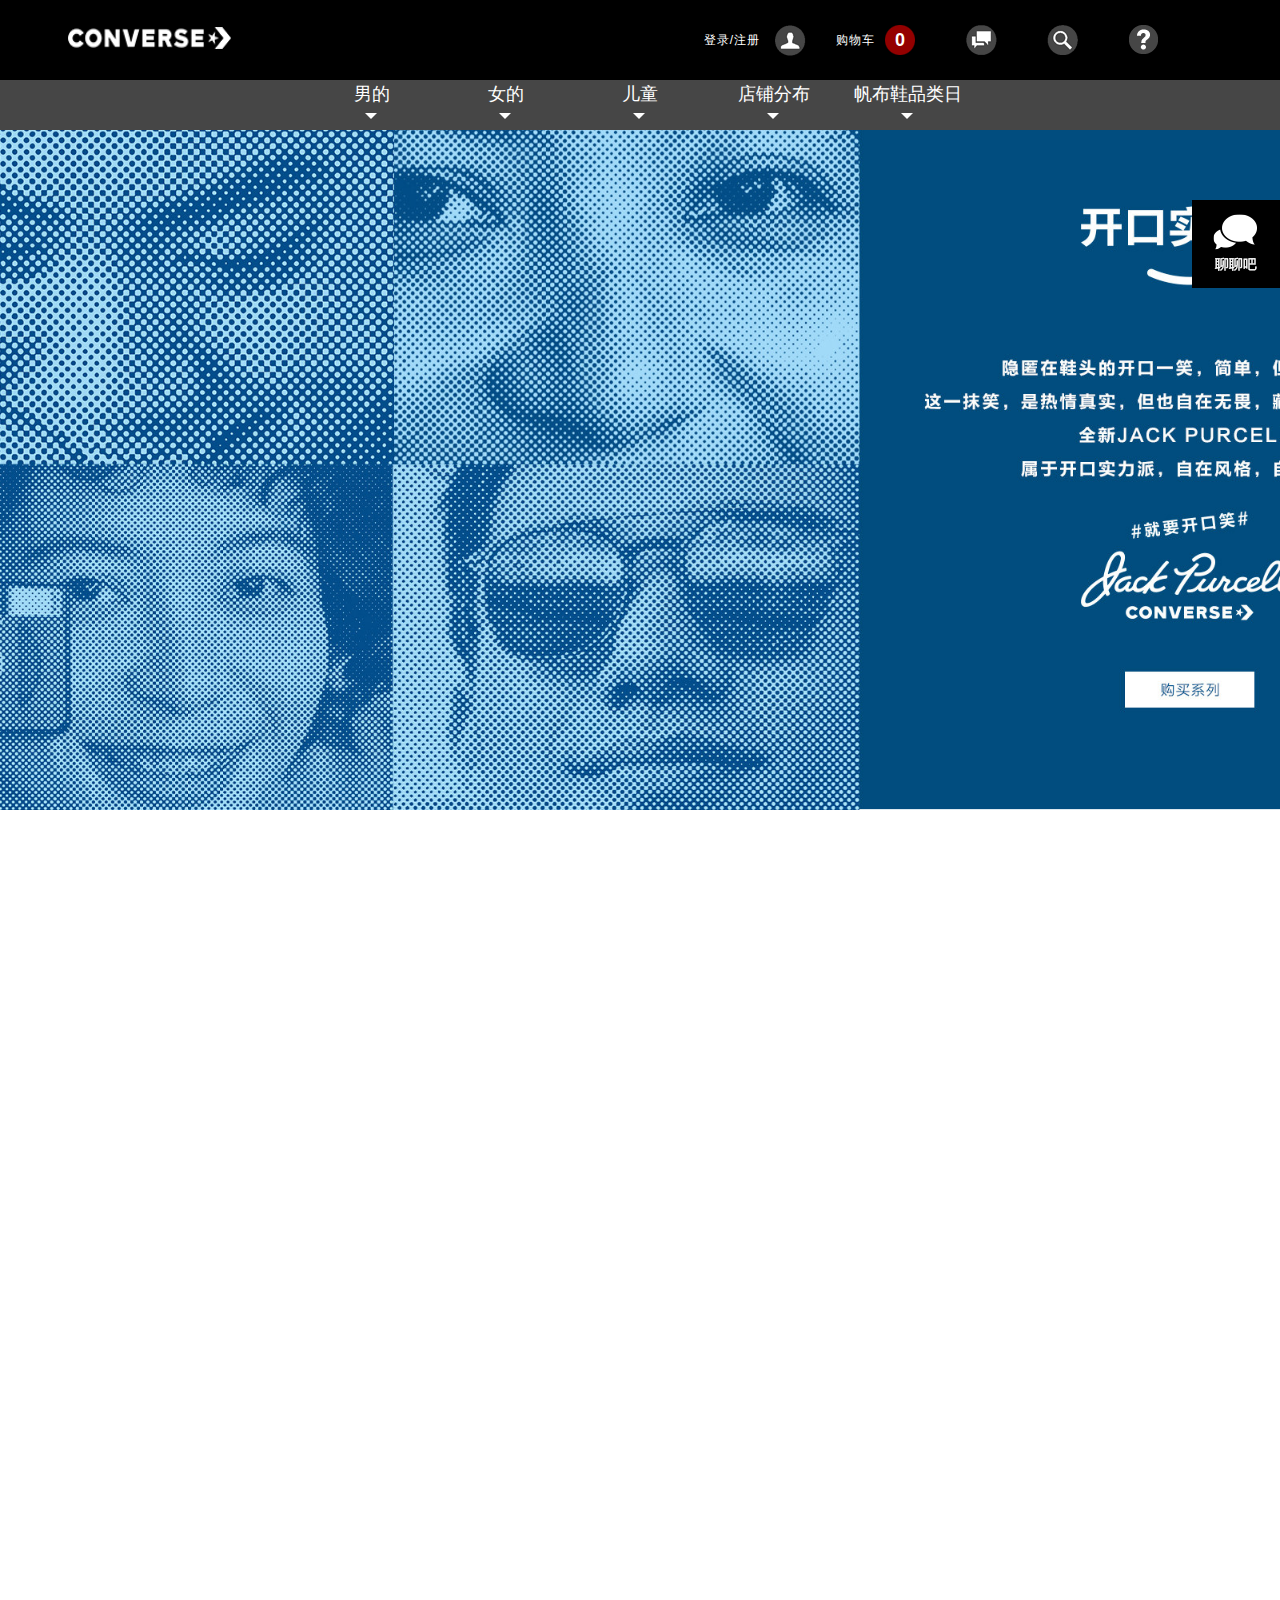
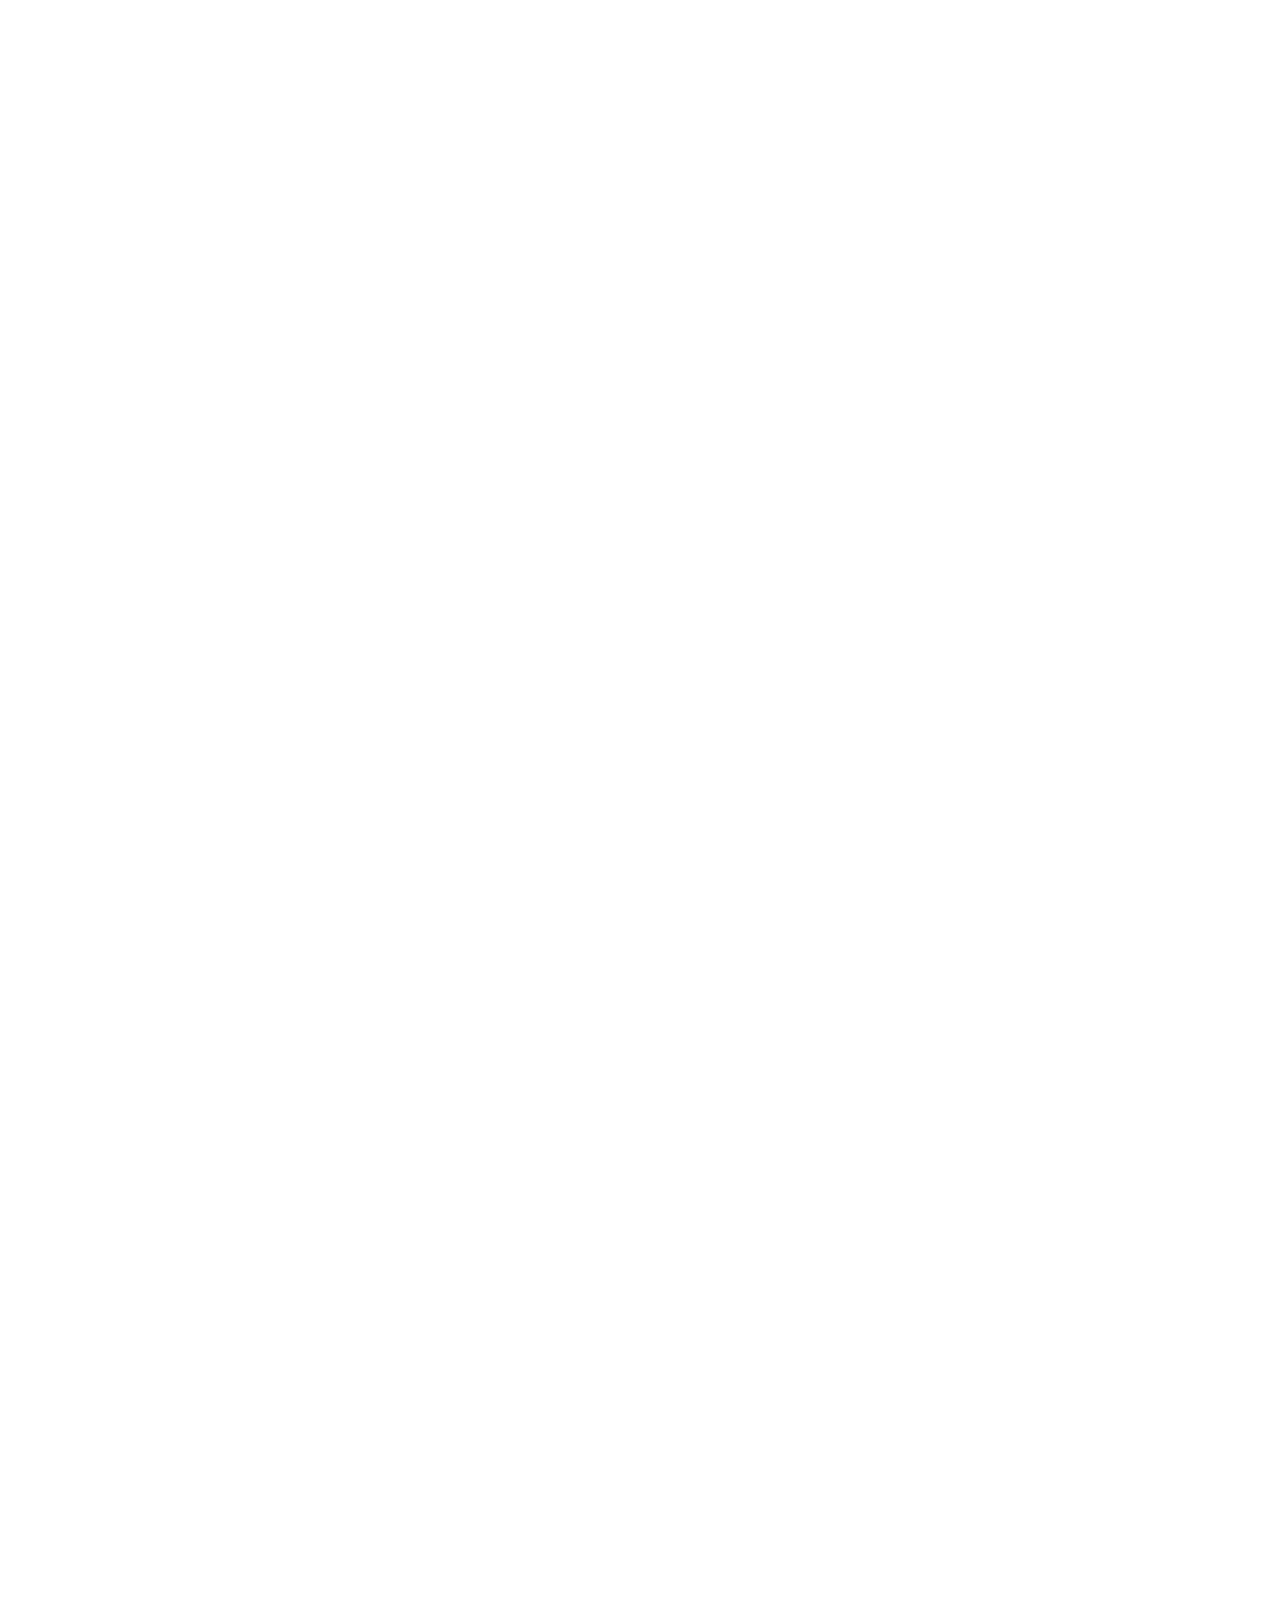
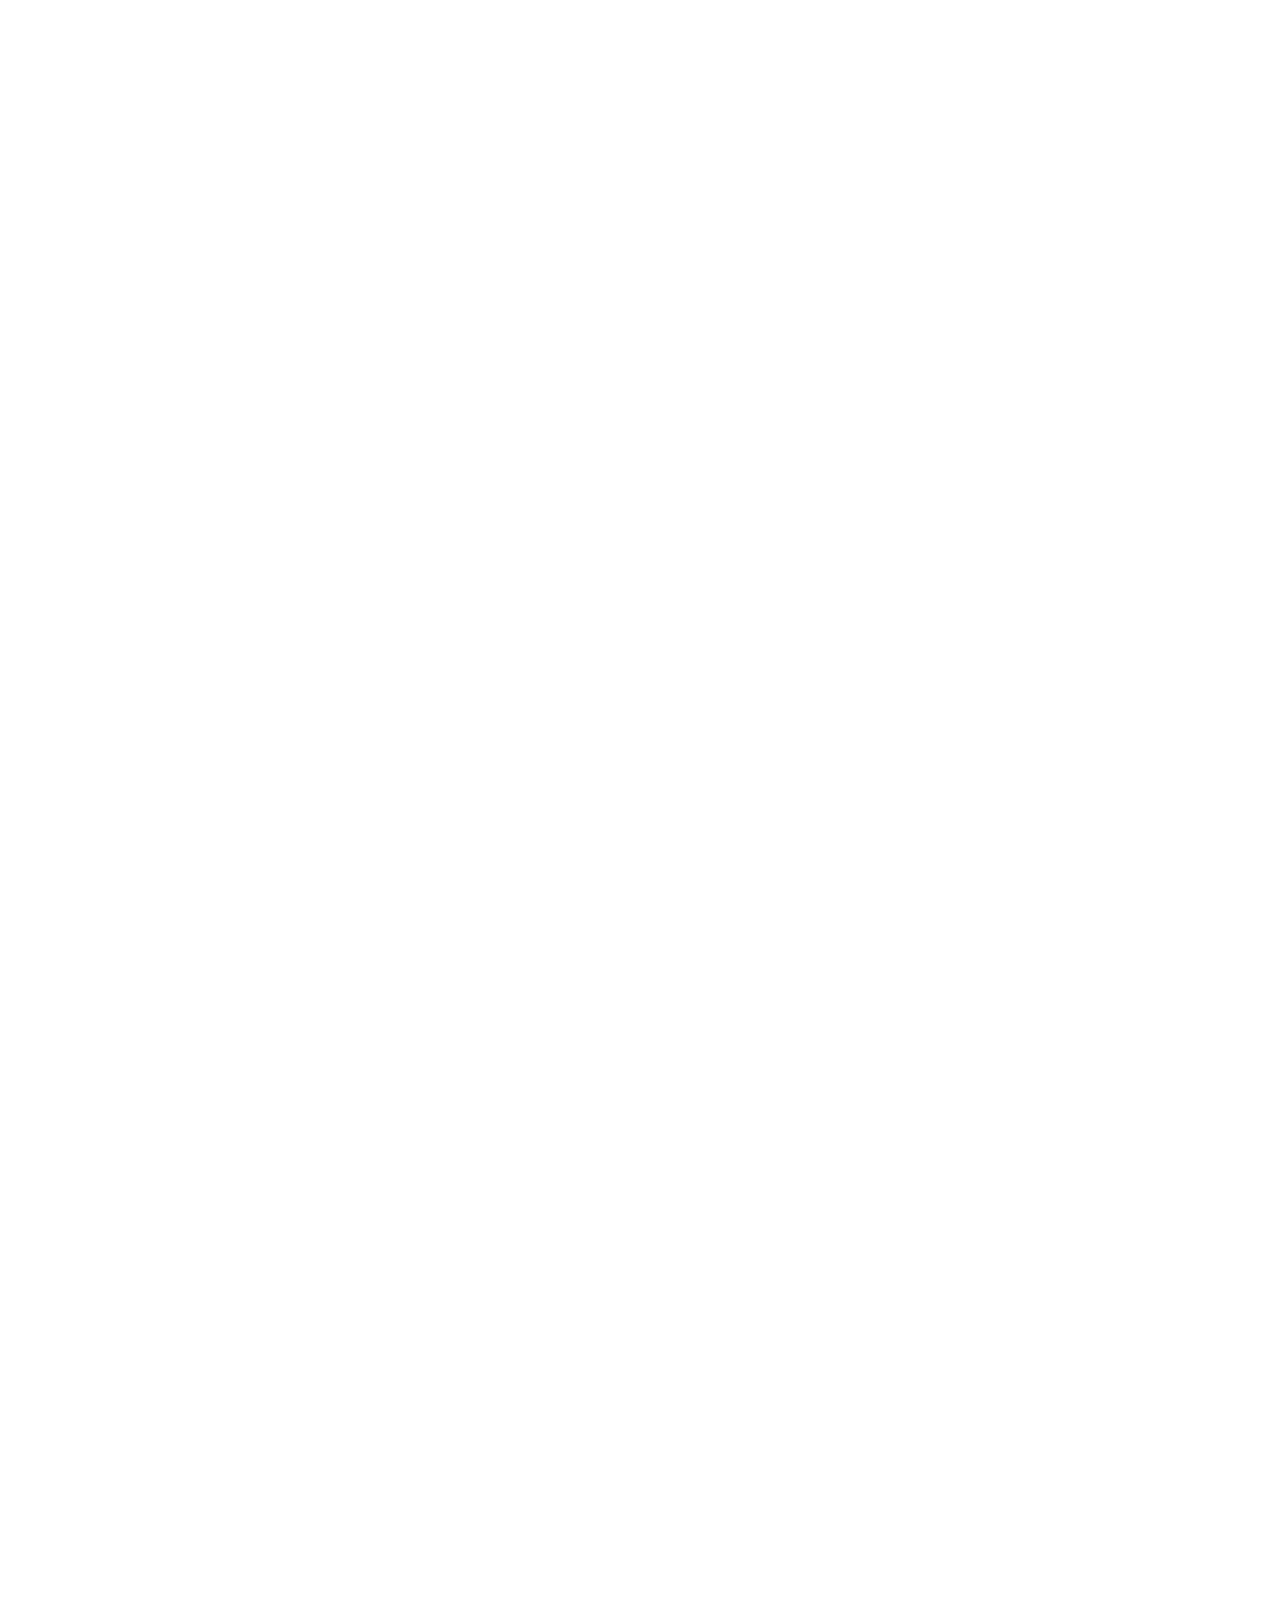
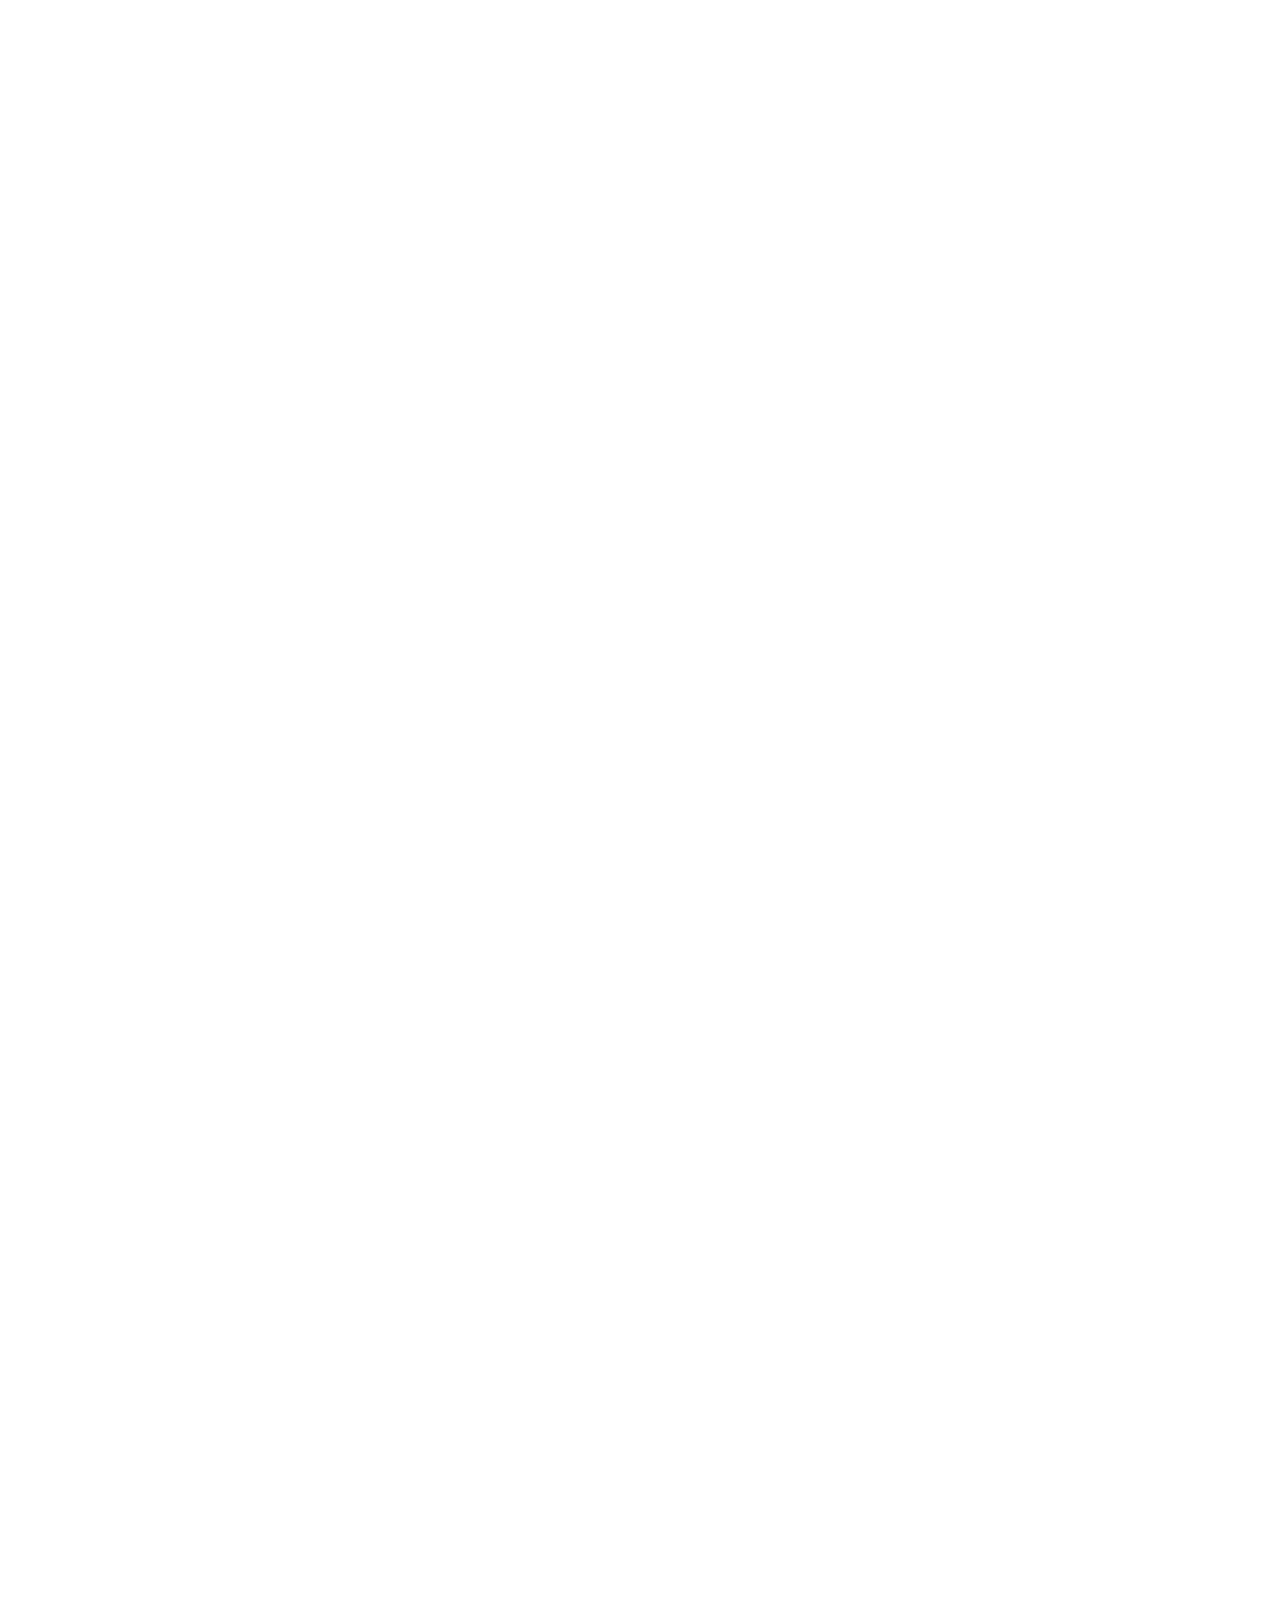
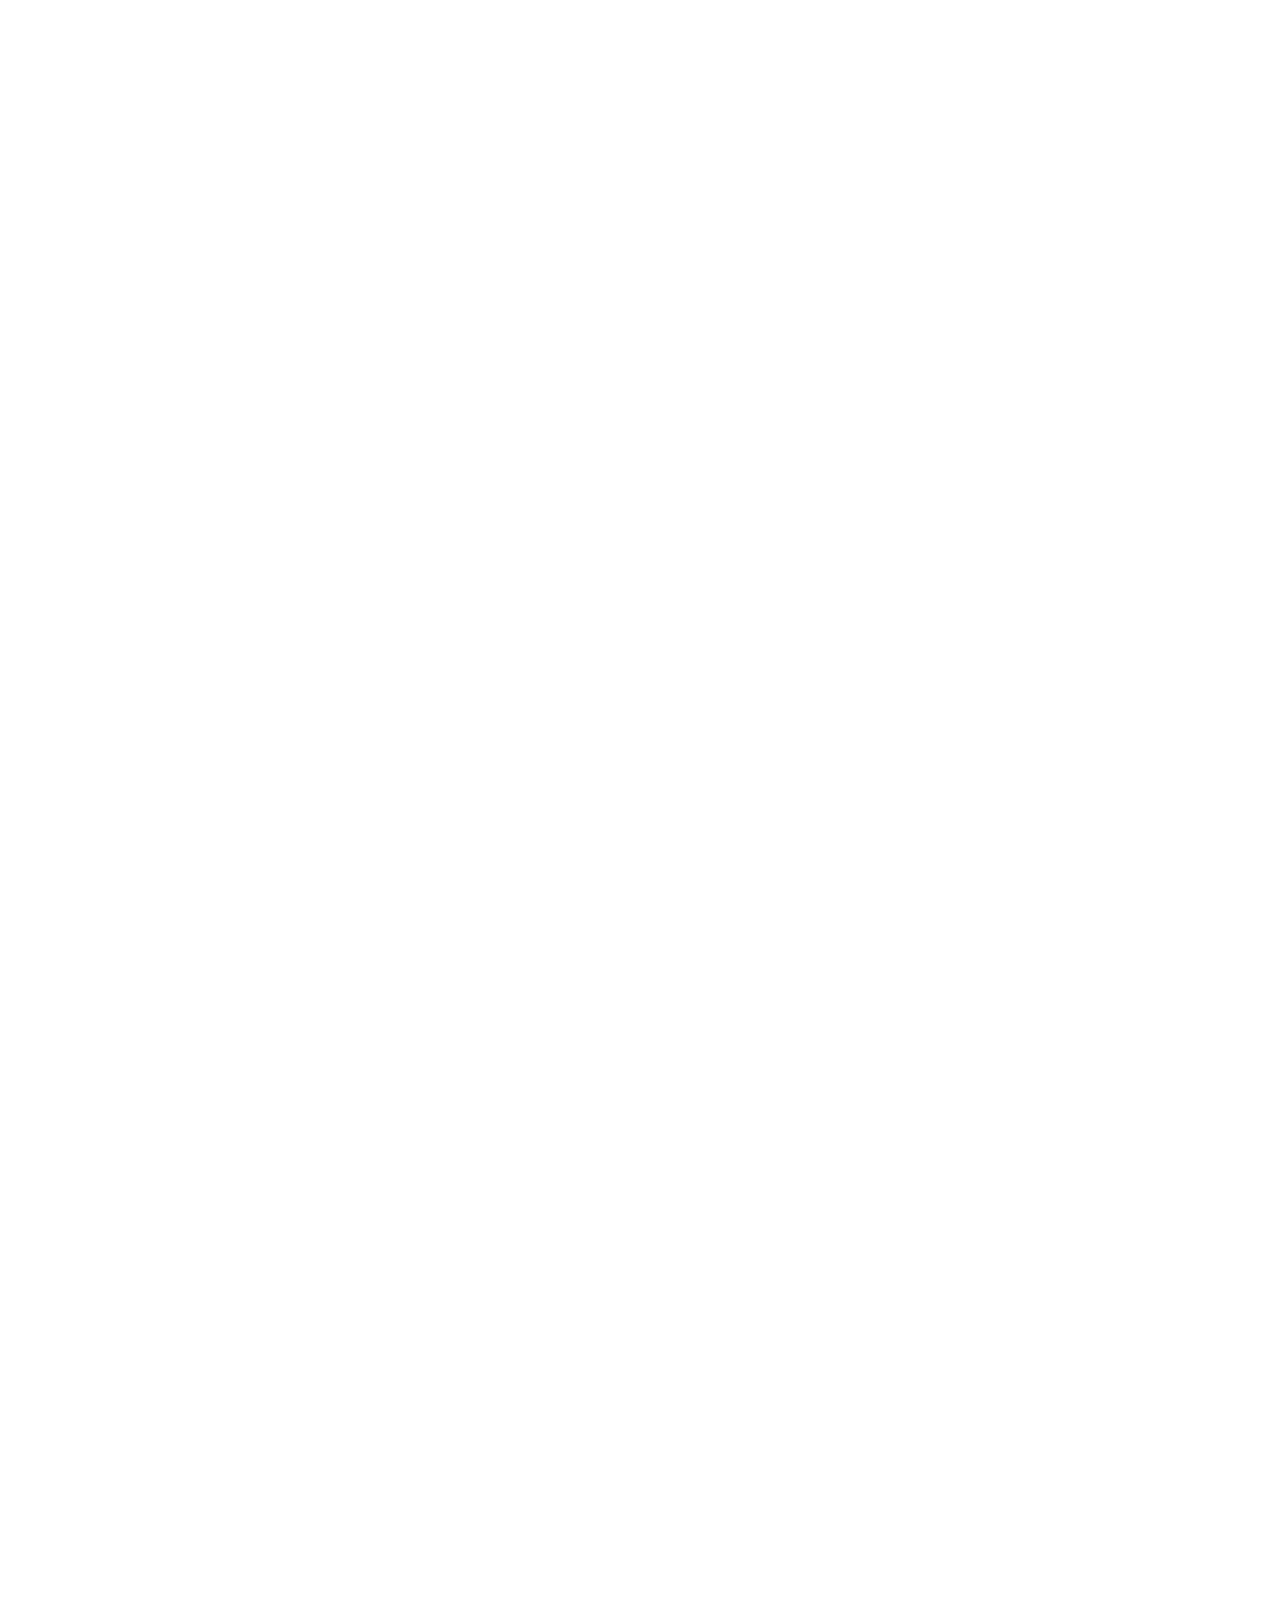
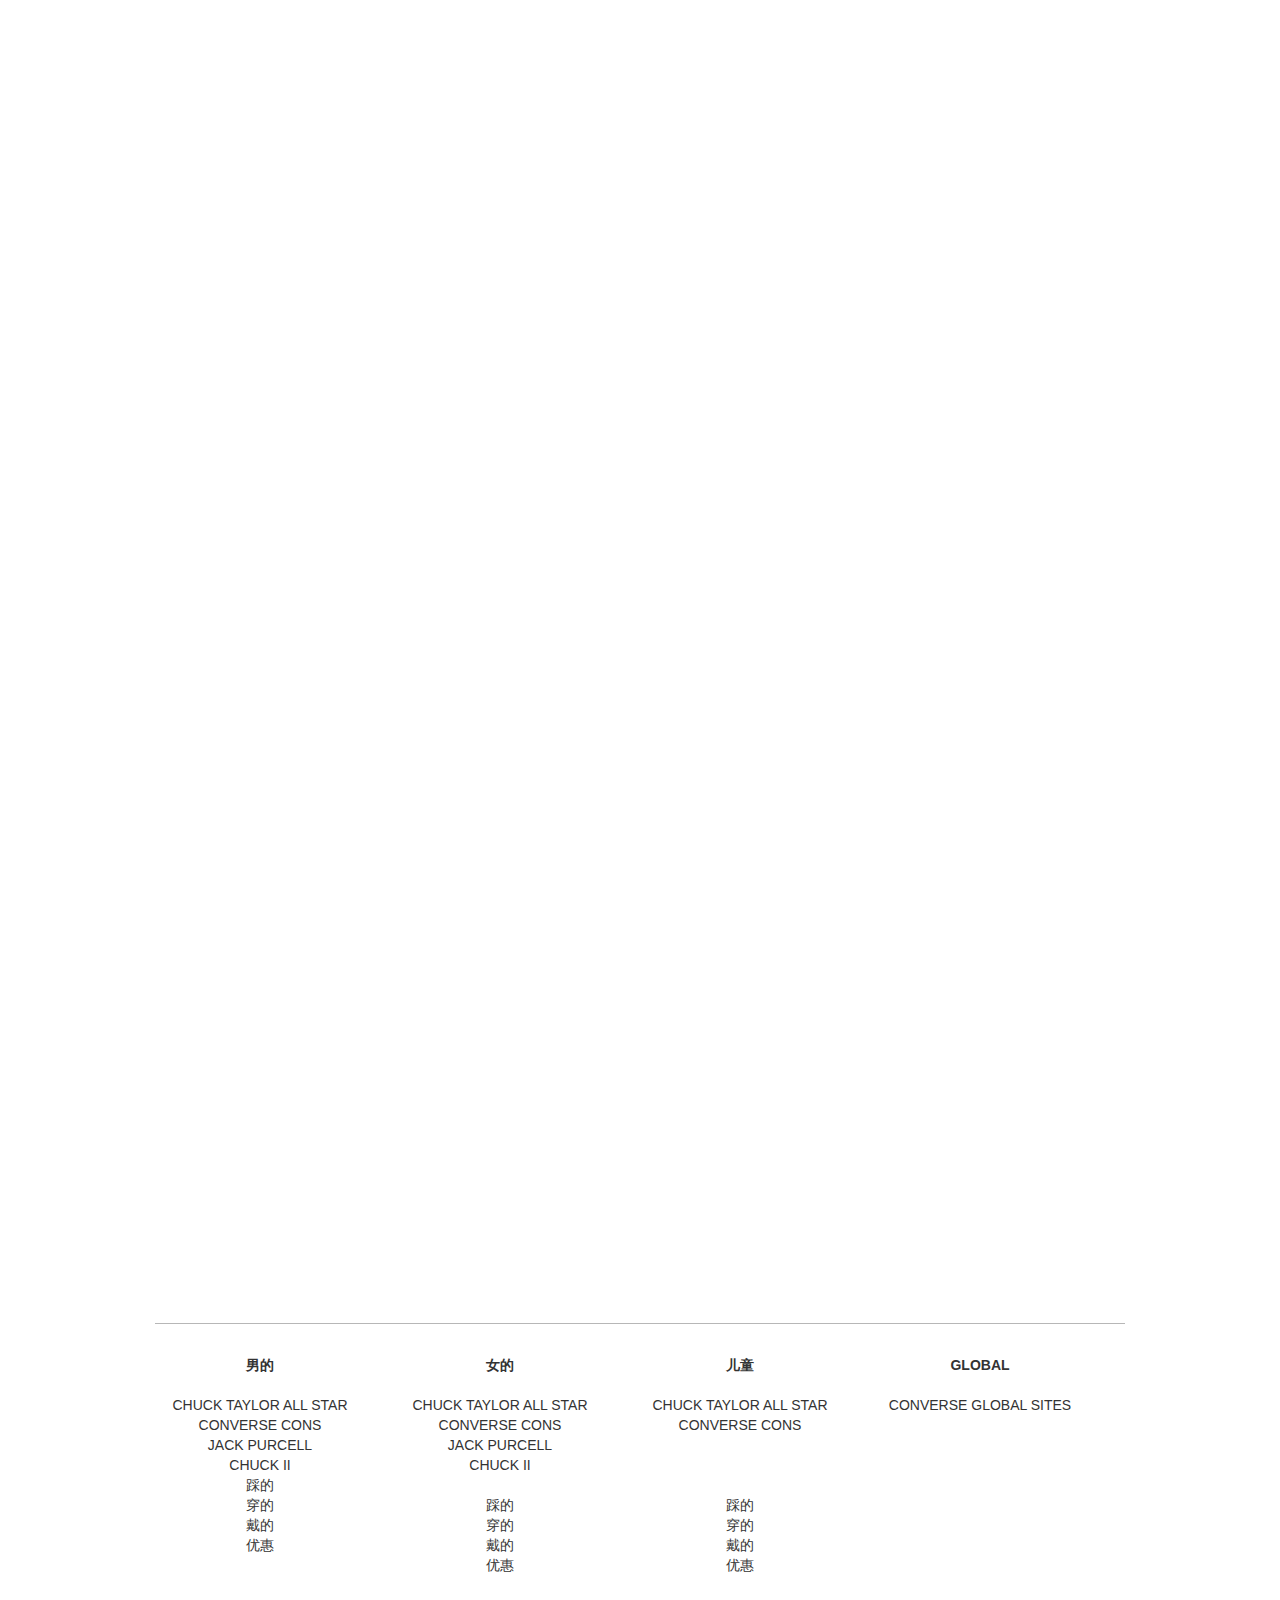
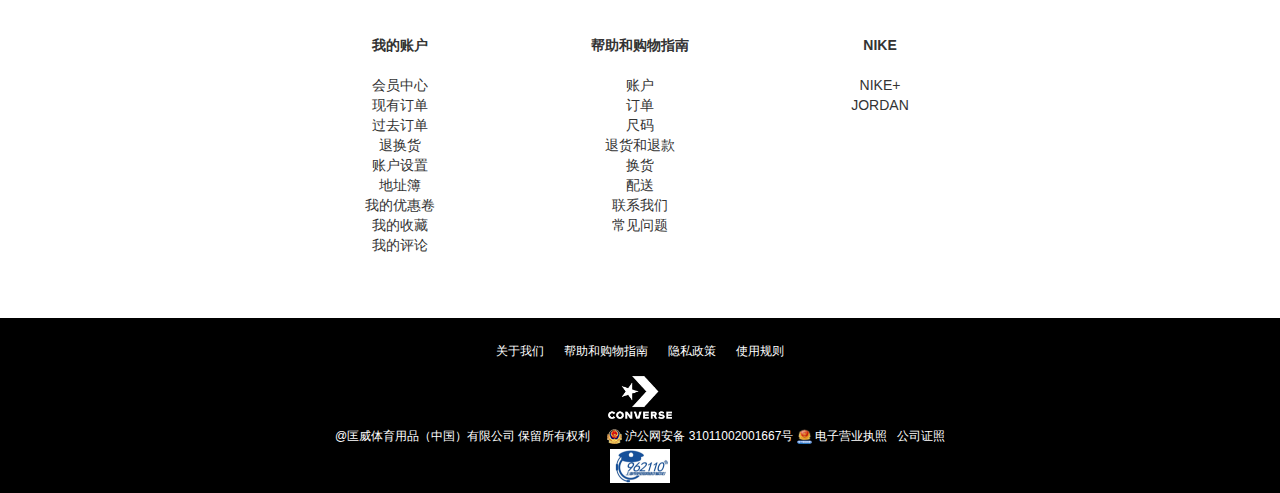
==== ad.html @ 60a25789 "2020.05.01" ====
<!DOCTYPE html>
<html lang="en">

<head>
    <meta charset="UTF-8">
    <meta name="viewport" content="width=device-width, initial-scale=1.0">
    <title>Document</title>
    <link rel="stylesheet" href="./lib/reset/reset.css">
    <link rel="stylesheet" href="./css/common.css">
    <link rel="stylesheet" href="./css/ad.css">
</head>

<body>
    <div class="body-mask"></div>
    <!-- 头部 -->
    <header>
        <!-- 版心 -->
        <div class="header-continer">
            <!-- 头部左边logo -->
            <div class="logo">
                <a href="./index.html">
                    <img src="./images/header-footer-new3.png" alt=""></a>
            </div>
            <!-- 头部右边 -->
            <div class="header-right">
                <!-- 登录注册 -->
                <div class="header-enroll">
                    <a href="javascript:;">登录</a>
                    <span>/</span>
                    <a href="javascript:;">注册</a>
                    <div class="iconMy"></div>
                </div>
                <!-- 购物车 -->
                <div class="header-cart">
                    <a href="">购物车</a>
                    <div class="iconCart">0</div>
                </div>
                <!-- 信息 -->
                <div class="header-message">
                    <a href="">
                        <div class="iconMess"></div>
                    </a>
                </div>
                <!-- 搜索 -->
                <div class="header-search">
                    <a href="">
                        <div class="iconSearch"></div>
                    </a>
                </div>
                <!-- 帮助 -->
                <div class="header-help">
                    <a href="">
                        <div class="iconHelp"></div>
                    </a>
                </div>
            </div>
            <!-- 当点击登录时 登录窗口 -->
            <div class="login">
                <div class="container">
                    <!-- 左侧 -->
                    <div class="login-left">
                        <span>还未注册？</span>
                        <a href="">注册用户 <i></i></a>
                    </div>
                    <!-- 分割线 -->
                    <div class="login-line"></div>
                    <!-- 右侧 -->
                    <div class="login-right">
                        <h2>已经成为会员？</h2>
                        <form action="">
                            <!-- 账号 手机号/邮箱 -->
                            <input type="text" placeholder="邮箱/手机" id="username">
                            <!-- 密码 -->
                            <input type="password" placeholder="账户密码" id="password">
                            <!-- 验证码 -->

                            <!-- 单选 提示 -->
                            <input type="checkbox" name="" id="ck1" checked>一旦登录，即表明您同意匡威更新的 <a href="javascript:;"
                                class="agreement">隐私政策和使用规则</a>
                            <!-- 登录按钮 -->
                            <span>登录</span>
                            <input type="checkbox" class="remember">记住登录名
                            <a href="javascript:;" class="forget">忘记密码？</a>
                        </form>
                    </div>
                </div>
            </div>

            <!-- 当点击注册按钮 注册窗口 -->
            <div class="register">
                <div class="register-content">
                    <!-- 左侧 -->
                    <div class="register-left">
                        <!-- 手机号码 -->
                        <span>手机号码
                            <i style="color: red;">*</i>
                        </span>
                        <input type="text" id="phone" placeholder="135xxxx3333">
                        <span class="tip tip-phone"></span>
                        <!-- 输入密码 -->
                        <span>输入密码
                            <i style="color: red;">*</i>
                        </span>
                        <input type="password" id="register-password" placeholder="密码至少为6位字符">
                        <span class="tip tip-password"></span>
                        <!-- 验证码 -->
                        <span>验证码
                            <i style="color: red;">*</i>
                        </span>
                        <input type="text" placeholder="请输入验证码" id="yanzheng">
                        <input type="button" id="yzBtn">
                        <span class="tip tip-yz"></span>
                    </div>
                    <!-- 注册  中间部分 -->
                    <div class="register-center">
                        <!-- 邮箱 -->
                        <span>邮箱
                            <i style="color: red;">*</i>
                        </span>
                        <input type="text" id="email" placeholder="example@converse.com">
                        <span class="tip tip-email"></span>
                        <!-- 确认密码 -->
                        <span>确认密码
                            <i style="color: red;">*</i>
                        </span>
                        <input type="password" id="rePassword" placeholder="请再次输入密码">
                        <span class="tip tip-repass"></span>
                        <!-- 短信验证码 -->
                        <span>短信验证码
                            <i style="color: red;">*</i>
                        </span>
                        <input type="text" id="message-yz">
                        <span class="tip tip-messageYz"></span>
                    </div>
                    <!-- 注册 右边部分 -->
                    <div class="register-right">
                        <!-- 性别 -->
                        <span>性别
                            <i style="color: red;">*</i>
                        </span>
                        <div class="sex">
                            <input type="radio" name="sex" id="boy" checked>男的
                            <input type="radio" name="sex" id="girl">女的
                        </div>
                        <!--生日  -->
                        <!-- 日期选择器插件 -->
                        <span>生日（年-月-日）
                            <i style="color: red;">*</i>
                        </span>
                        <div></div>
                        <span class="tip tip-date"></span>
                        <!-- 同意 -->
                        <div class="agreement">
                            <input type="checkbox" name="" id="ck1" checked>一旦登录，即表明您同意匡威更新的 <a href="javascript:;"
                                class="agreement">隐私政策和使用规则</a>
                        </div>
                        <!-- 注册账户 -->
                        <a href="javascript:;">注册账户</a>
                    </div>
                </div>
            </div>
        </div>
    </header>
    <!-- 头部导航 -->
    <nav>
        <div class="nav">
            <ul class="headerNav">
                <li>
                    <a href="">男的</a>
                    <i></i>
                </li>
                <li>
                    <a href="">女的</a>
                    <i></i>
                </li>
                <li>
                    <a href="">儿童</a>
                    <i></i>
                </li>
                <li>
                    <a href="">店铺分布</a>
                    <i></i>
                </li>
                <li>
                    <a href="">帆布鞋品类日</a>
                    <i></i>
                </li>
            </ul>
        </div>

        <!-- 导航对应下拉内容 -->
        <!-- 男的 -->
        <div class="nav-content ">
            <ul class="liveNav">
                <li>
                    <a href="">
                        <img src="./images/nav_snrkers_men_200402.png" alt="">
                        <span>踩得</span>
                    </a>
                </li>
                <li>
                    <a href="">
                        <img src="./images/nav_app_men_200315.png" alt="">
                        <span>穿的</span>
                    </a>
                </li>
                <li>
                    <a href="">
                        <img src="./images/nav_app_men_200402.png" alt="">
                        <span>T恤</span>
                    </a>
                </li>
                <li>
                    <a href="">
                        <img src="./images/nav_acc_men_200402.png" alt="">
                        <span>戴的</span>
                    </a>
                </li>
                <li>
                    <a href="">
                        <img src="./images/new_icon.jpg" alt="">
                        <span>新产品</span>
                    </a>
                </li>
                <li>
                    <a href="">
                        <img src="./images/discount_icon.jpg" alt="">
                        <span>优惠</span>
                    </a>
                </li>
            </ul>
            <!-- 分割线 -->
            <div class="nav-line"></div>
            <ul class="liveNav">
                <li>
                    <a href="">
                        <img src="./images/nav_core_men_200315.png" alt="">
                        <span>经典款</span>
                    </a>
                </li>
                <li>
                    <a href="">
                        <img src="./images/nav_jp_men_200402.png" alt="">
                        <span>JACK PURCELL</span>
                    </a>
                </li>
                <li>
                    <a href="">
                        <img src="./images/nav_70_men_200402.png" alt="">
                        <span>CHUCK 70</span>
                    </a>
                </li>
                <li>
                    <a href="">
                        <img src="./images/nav_as_men_200402.png" alt="">
                        <span>ALL STAR</span>
                    </a>
                </li>
                <li>
                    <a href="">
                        <img src="./images/nav_os_men_200402.png" alt="">
                        <span>ONE STAR</span>
                    </a>
                </li>
                <li>
                    <a href="">
                        <img src="./images/nav_cons_men_200402.png" alt="">
                        <span>CONS</span>
                    </a>
                </li>
                <li>
                    <a href="">
                        <img src="./images/nav_proleather_men_200402.png" alt="">
                        <span>PRO LEATHER</span>
                    </a>
                </li>
            </ul>
        </div>
        <!-- 女的 -->
        <div class="nav-content ">
            <ul class="liveNav">
                <li>
                    <a href="">
                        <img src="./images/nav_snrkers_women_200402.png" alt="">
                        <span>踩的</span>
                    </a>
                </li>
                <li>
                    <a href="">
                        <img src="./images/nav_app_women_200402.png" alt="">
                        <span>穿的</span>
                    </a>
                </li>
                <li>
                    <a href="">
                        <img src="./images/nav_app_men_200402.png" alt="">
                        <span>T恤</span>
                    </a>
                </li>
                <li>
                    <a href="">
                        <img src="./images/nav_acc_women_200402.png" alt="">
                        <span>戴的</span>
                    </a>
                </li>
                <li>
                    <a href="">
                        <img src="./images/new_icon.jpg" alt="">
                        <span>新产品</span>
                    </a>
                </li>
                <li>
                    <a href="">
                        <img src="./images/discount_icon.jpg" alt="">
                        <span>优惠</span>
                    </a>
                </li>
            </ul>
            <div class="nav-line"></div>
            <ul class="liveNav">
                <li>
                    <a href="">
                        <img src="./images/nav_core_women_200315.png" alt="">
                        <span>经典款</span>
                    </a>
                </li>
                <li>
                    <a href="">
                        <img src="./images/nav_jp_women_200402.png" alt="">
                        <span>JACK PURCELL</span>
                    </a>
                </li>
                <li>
                    <a href="">
                        <img src="./images/nav_70_women_200402.png" alt="">
                        <span>CHUCK 70</span>
                    </a>
                </li>
                <li>
                    <a href="">
                        <img src="./images/nav_as_women_200402.png" alt="">
                        <span>ALL STAR</span>
                    </a>
                </li>
                <li>
                    <a href="">
                        <img src="./images/nav_os_women_200402.png" alt="">
                        <span>ONE STAR</span>
                    </a>
                </li>
                <li>
                    <a href="">
                        <img src="./images/nav_cons_women_200402.png" alt="">
                        <span>CONS</span>
                    </a>
                </li>
                <li>
                    <a href="">
                        <img src="./images/nav_proleather_women_200402.png" alt="">
                        <span>PRO LEATHER</span>
                    </a>
                </li>
            </ul>
        </div>
        <!-- 儿童 -->
        <div class="nav-content">
            <ul class="liveNav">
                <li>
                    <a href="">
                        <img src="./images/nav-child-01.png" alt="">
                        <span>(1-4岁)</span>
                    </a>
                </li>
                <li>
                    <a href="">
                        <img src="./images/nav-child-02.jpg" alt="">
                        <span>(4-8岁)</span>
                    </a>
                </li>
                <li>
                    <a href="">
                        <img src="./images/nav-child-03.jpg" alt="">
                        <span>(4-12岁)</span>
                    </a>
                </li>
            </ul>
        </div>

    </nav>
    <!-- 右侧悬浮微信 -->
    <div class="chat">
        <a href="javascript:;">
            <img src="./images/livechat.png" alt="">
        </a>
    </div>

    <!-- 主体 -->
    <div class="content">
        <div class="part-one">
            <img src="upload/ad-01.jpg" alt="">
            <div class="part-one-video">
                <video src="./video/ad.mp4"></video>
              
            </div>
            <a href=""></a>
        </div>
    </div>





    <!-- 底部导航 -->
    <div class="bottom-nav">
        <div class="content-mask"></div>
        <!-- 版心 -->
        <div class="bottom-nav-container">
            <div class="line"></div>
            <div class="bottom-nav-top">
                <!-- 男的 -->
                <ul>
                    <li class="bottom-nav-tit">
                        <a href="">男的</a>
                    </li>
                    <li>
                        <a href="javascript:;">CHUCK TAYLOR ALL STAR</a>
                    </li>
                    <li>
                        <a href="javascript:;">CONVERSE CONS</a>
                    </li>
                    <li>
                        <a href="javascript:;">JACK PURCELL</a>
                    </li>
                    <li>
                        <a href="javascript:;" class="blank">CHUCK II</a>
                    </li>
                    <li>
                        <a href="javascript:;">踩的</a>
                    </li>
                    <li>
                        <a href="javascript:;">穿的</a>
                    </li>
                    <li>
                        <a href="javascript:;">戴的</a>
                    </li>
                    <li>
                        <a href="javascript:;">优惠</a>
                    </li>
                </ul>
                <!-- 女的 -->
                <ul>
                    <li class="bottom-nav-tit">
                        <a href="javascript:;">女的</a>
                    </li>
                    <li>
                        <a href="javascript:;">CHUCK TAYLOR ALL STAR</a>
                    </li>
                    <li>
                        <a href="javascript:;">CONVERSE CONS</a>
                    </li>
                    <li>
                        <a href="javascript:;">JACK PURCELL</a>
                    </li>
                    <li class="blank">
                        <a href="javascript:;">CHUCK II</a>
                    </li>
                    <li>
                        <a href="javascript:;">踩的</a>
                    </li>
                    <li>
                        <a href="javascript:;">穿的</a>
                    </li>
                    <li>
                        <a href="javascript:;">戴的</a>
                    </li>
                    <li>
                        <a href="javascript:;">优惠</a>
                    </li>
                </ul>
                <!-- 儿童 -->
                <ul>
                    <li class="bottom-nav-tit">
                        <a href="javascript:;">儿童</a>
                    </li>
                    <li>
                        <a href="javascript:;">CHUCK TAYLOR ALL STAR</a>
                    </li>
                    <li>
                        <a href="javascript:;">CONVERSE CONS</a>
                    </li>
                    <li>
                        <a href="javascript:;"></a>
                    </li>
                    <li class="blank">
                        <a href="javascript:;"></a>
                    </li>
                    <li>
                        <a href="javascript:;">踩的</a>
                    </li>
                    <li>
                        <a href="javascript:;">穿的</a>
                    </li>
                    <li>
                        <a href="javascript:;">戴的</a>
                    </li>
                    <li>
                        <a href="javascript:;">优惠</a>
                    </li>
                </ul>
                <!-- 其他 -->
                <ul>
                    <li class="bottom-nav-tit">
                        <a href="javascript:;">GLOBAL</a>
                    </li>
                    <li>
                        <a href="javascript:;">CONVERSE GLOBAL SITES</a>
                    </li>
                </ul>
            </div>
            <div class="bottom-nav-bottom">
                <!-- 我的账户 -->
                <ul>
                    <li class="bottom-nav-tit">
                        <a href="javascript:;">我的账户</a>
                    </li>
                    <li>
                        <a href="javascript:;">会员中心</a>
                    </li>
                    <li>
                        <a href="javascript:;">现有订单</a>
                    </li>
                    <li>
                        <a href="javascript:;">过去订单</a>
                    </li>
                    <li>
                        <a href="javascript:;">退换货</a>
                    </li>
                    <li>
                        <a href="javascript:;">账户设置</a>
                    </li>
                    <li>
                        <a href="javascript:;">地址簿</a>
                    </li>
                    <li>
                        <a href="javascript:;">我的优惠卷</a>
                    </li>
                    <li>
                        <a href="javascript:;">我的收藏</a>
                    </li>
                    <li>
                        <a href="javascript:;">我的评论</a>
                    </li>
                </ul>
                <!-- 帮助和购物指南 -->
                <ul>
                    <li class="bottom-nav-tit">
                        <a href="javascript:;">帮助和购物指南</a>
                    </li>
                    <li>
                        <a href="javascript:;">账户</a>
                    </li>
                    <li>
                        <a href="javascript:;">订单</a>
                    </li>
                    <li>
                        <a href="javascript:;">尺码</a>
                    </li>
                    <li>
                        <a href="javascript:;">退货和退款</a>
                    </li>
                    <li>
                        <a href="javascript:;">换货</a>
                    </li>
                    <li>
                        <a href="javascript:;">配送</a>
                    </li>
                    <li>
                        <a href="javascript:;">联系我们</a>
                    </li>
                    <li>
                        <a href="javascript:;">常见问题</a>
                    </li>
                </ul>
                <!-- NIKE -->
                <ul>
                    <li class="bottom-nav-tit">
                        <a href="javascript:;">NIKE</a>
                    </li>
                    <li>
                        <a href="javascript:;">NIKE+</a>
                    </li>
                    <li>
                        <a href="javascript:;">JORDAN</a>
                    </li>
                </ul>
            </div>

        </div>
    </div>
    <!-- 底部 -->
    <div class="footer">
        <div class="content-mask"></div>
        <div class="footer-container">
            <ul>
                <li><a href="javascript:;">关于我们</a></li>
                <li><a href="javascript:;">帮助和购物指南</a></li>
                <li><a href="javascript:;">隐私政策</a></li>
                <li><a href="javascript:;">使用规则</a></li>
            </ul>
            <!-- logo -->
            <img src="./images/header-footer-new2.png" alt="" class="footer-logo">
            <div class="footer-word">
                <span>@匡威体育用品（中国）有限公司 保留所有权利&nbsp;&nbsp;&nbsp;&nbsp;</span>
                <img src="./images/beiAn.png" alt="">
                <span>沪公网安备 31011002001667号</span>
                <img src="./images/business-license.png" alt="">
                <span>电子营业执照&nbsp;&nbsp; 公司证照</span>
            </div>
            <div class="phone-numb">
                <img src="./images/cautionIcon.png" alt="">
            </div>
        </div>
    </div>
    <script src="./lib/jquery-3.4.1.min.js"></script>
    <script src="./js/common.js"></script>
    <script src="./js/ad.js"></script>
</body>

</html>
---- css/common.css ----
.clearfix:before,
.clearfix:after {
    content: '';
    display: table;
}

.clearfix:after {
    clear: both;
}

.clearfix {
    *zoom: 1;
}

.body-mask {
    position: absolute;
    top: 0;
    left: 0;
    background-image: url(../images/mask.png);
    background-repeat: repeat;
    width: 100%;
    height: 100%;
    display: none;
    z-index: 888;
}


header {
    position: fixed;
    top: 0;
    width: 100%;
    height: 80px;
    background-color: #000;
    z-index: 1000;
    line-height: 80px;
}

.header-continer {
    padding-right: 84px;
    padding-left: 68px;
    height: 100%;
    margin: 0 auto;
}

header .logo {
    float: left;
    width: 163px;
    height: 21.58px;
    margin: 5px 0 0 0px;
}

header .logo a {
    display: inline-block;
    width: 100%;
    height: 21.58px;
    line-height: 100%;
}

header .logo img {
    width: 163px;
    height: 21.58px;
    line-height: 100%;
}

header .header-right {
    height: 100%;
    position: relative;
    float: right;
    margin-right: 37px;
}

header .header-enroll {
    float: left;
    height: 100%;
    color: #fff;
    font-size: 12px;
    display: flex;
    text-align: center;
    align-items: center;
    cursor: pointer;
    overflow: auto;
    line-height: 100%;
    letter-spacing: 1px;
}

.header-enroll a {
    color: #fff;
    display: inline-block;
}

.header-enroll a:hover {
    text-decoration: underline;
}



.iconMy {
    width: 31px;
    height: 31px;
    background-image: url(../images/sprites_header_footer.png);
    background-position: -96px -85px;
    margin-left: 15px;
    cursor: pointer;
    display: inline-block;
}

.iconMy:hover {
    background-image: url(../images/sprites_header_footer.png);
    background-position: -136px -65px;
}

.header-cart {
    float: left;
    height: 100%;
    display: flex;
    text-align: center;
    line-height: 100%;
    letter-spacing: 1px;
    align-items: center;
    cursor: pointer;
    margin-left: 30px;
}

.header-cart a {
    color: #fff;
}

.header-cart a:hover {
    text-decoration: underline;
}

.iconCart {
    width: 31px;
    height: 31px;
    color: #fff;
    font-weight: bold;
    line-height: 30px;
    font-size: 18px;
    background-image: url(../images/sprites_header_footer.png);
    background-position: -168px -97px;
    cursor: pointer;
    margin-left: 10px;
}

.header-message {
    float: left;
    height: 100%;
    display: flex;
    line-height: 100%;
    align-items: center;
    cursor: pointer;
    margin-left: 50px;
}

.iconMess {
    width: 31px;
    height: 31px;
    background-image: url(../images/sprites_header_footer.png);
    background-position: -95px -54px;
    cursor: pointer;
}

.iconMess:hover {
    background-image: url(../images/sprites_header_footer.png);
    background-position: -135px -32px;
}

.header-search {
    float: left;
    height: 100%;
    display: flex;
    line-height: 100%;
    align-items: center;
    cursor: pointer;
    margin-left: 50px;
}

.iconSearch {
    width: 31px;
    height: 31px;
    background-image: url(../images/sprites_header_footer.png);
    background-position: -136px -161px;
    cursor: pointer;
}

.iconSearch:hover {
    background-image: url(../images/sprites_header_footer.png);
    background-position: -135px 0px;
}

.header-help {
    float: left;
    height: 100%;
    display: flex;
    line-height: 100%;
    align-items: center;
    cursor: pointer;
    margin-left: 50px;
}

.iconHelp {
    width: 31px;
    height: 31px;
    background-image: url(../images/sprites_header_footer.png);
    background-position: -168px -162px;
    cursor: pointer;
}

.iconHelp:hover {
    background-image: url(../images/sprites_header_footer.png);
    background-position: -166px 0px;
}


/* 登录 */
.login {
    display: none;
}

/* 注册 */
.register {
    display: none;
}

nav {
    width: 100%;
    height: 50px;
    position: fixed;
    line-height: 35px;
    top: 80px;
    z-index: 1000;
}

.nav {
    position: relative;
    width: 100%;
    height: 50px;
    background-color: #464646;
}

.headerNav {
    position: relative;
    width: 670px;
    height: 100%;
    display: flex;
    align-items: center;
    margin: 0 auto;

}

.headerNav li {
    position: relative;
    width: 134px;
    height: 100%;
    text-align: center;
    font-size: 18px;
}

.headerNav li a {
    display: block;
    line-height: 28px;
    color: #fff;
    font-weight: normal;
}

.headerNav li:nth-child(-n+3):hover a {
    text-decoration: underline;
}

.headerNav li i {
    border-color: white transparent transparent;
    border-right: 6px solid transparent;
    border-style: solid;
    border-width: 6px;
    position: absolute;
    width: 0;
    left: 60px;
    height: 0;
    bottom: 5px;
}

/* 导航对应下拉内容 */
.nav-content {
    position: absolute;
    top: 50px;
    left: 0;
    display: none;
    width: 100%;
    height: 262px;
    background-color: #fff;
    z-index: 999;
    border-bottom: 1px solid #b7b7b7;
    overflow: hidden;
}

.nav-content ul {
    position: relative;
    width: 100%;
    height: 130px;
    float: left;
    overflow: hidden;
    text-align: center;
    margin-left: 260px;
}

.nav-content li {
    position: relative;
    float: left;
    width: 130px;
    height: 100%;
}

.nav-content li a {
    color: #000;
    display: block;
    width: 130px;
    height: 100%;
    background-color: #fff;
}

.nav-content li a img {
    width: 110px;
    height: 110px;
}

.nav-content li a span {
    display: block;
    position: absolute;
    bottom: 15px;
    left: 0;
    width: 100%;
    text-align: center;
    font-size: 14px;
}

.nav-line {
    content: "";
    position: absolute;
    width: 100%;
    height: 1px;
    top: 135px;
    left: 1.5%;
    background-color: #b7b7b7;
    z-index: 9;
}

/* 导航内容儿童 */
.nav-content:last-child {
    height: 130px;
    display: none;
}

.nav-content:last-child ul {
    margin-left: 517px;
}

/* 悬浮聊天 */
.chat {
    width: 88px;
    height: 88px;
    position: absolute;
    right: 0;
    top: 200px;
    background-color: #000;
    z-index: 1000;
}

.chat a {
    display: inline-block;
    width: 88px;
    height: 88px;
}

ul li {
    list-style: none;
}

/* 底部 */
.footer {
    position: relative;
    width: 100%;
    height: 175px;
    background-color: #000;
}

.footer-container {
    height: 175px;
    width: 1000px;
    margin: 0 auto;
    text-align: center;
}

.footer ul {
    width: 1000px;
    height: 48px;
    display: flex;
    align-items: center;
    justify-content: center;
    overflow: hidden;
    padding-top: 18px;
    box-sizing: border-box;
}

.footer ul li {
    float: left;
    margin: 0 10px;
    line-height: 30px;
}

.footer ul li>a {
    color: #fff;
}

.footer-logo {
    display: block;
    width: 64.5px;
    height: 43px;
    margin: 10px auto;
}

.footer-word {
    width: 1000px;
    height: 20px;
    color: #fff;
    text-align: center;
}

.footer-word img {
    display: inline-block;
    width: 15px;
    height: 15px;
    margin: 0;
    vertical-align: middle;
}

.phone-numb {
    width: 1000px;
    text-align: center;
}

.phone-numb img {
    width: 60px;
    height: 34px;
}
---- css/ad.css ----
/* 主体 */
.content{
    width: 1519px;
    height: 9103px;
    margin-top: 130px;
}
.part-one{
    position: relative;
    width: 100%;
    height: 680px;
}
.part-one img{
    width: 1519px;
}
.part-one-video{
    position: absolute;
    width: 49%;
    left: 3.2%;
    top: 18%;
}
.part-one-video video{
    width: 100%;
}
.part-one a{
    position: absolute;
    display: block;
    width: 592px;
    height: 550px;
    top: 8.5%;
    left: 59%;
    cursor: pointer;
}
/* 底部导航 */
.bottom-nav {
    position: relative;
    width: 1000px;
    height: 610px;
    margin: 75px auto 0;
    text-align: center;
}

.bottom-nav-container {
    width: 1000px;
    height: 100%;
    margin: 0 auto;
    text-align: center;
}

.line {
    position: relative;
    width: 1000px;
    height: 30px;

    margin: 20px auto;
}

.line::before {
    content: "";
    position: absolute;
    width: 97%;
    height: 1px;
    top: 15px;
    left: 1.5%;
    background-color: #b7b7b7;

}

.bottom-nav ul {
    float: left;
    width: 240px;
    height: 280px;
    text-align: center;

}

.bottom-nav li {
    width: 100%;
    height: 20px;

}

.bottom-nav li a {
    color: #333;
    font-size: 14px;
}

.bottom-nav-tit {
    font-weight: bold;
    margin-bottom: 20px;
}

.blank {
    margin-bottom: 20px;
}

.bottom-nav-top {
    width: 100%;
    height: 280px;
    text-align: center;
    margin: 0 auto;
}

.bottom-nav-bottom {
    width: 720px;
    height: 280px;
    text-align: center;
    margin: 0 auto;
}
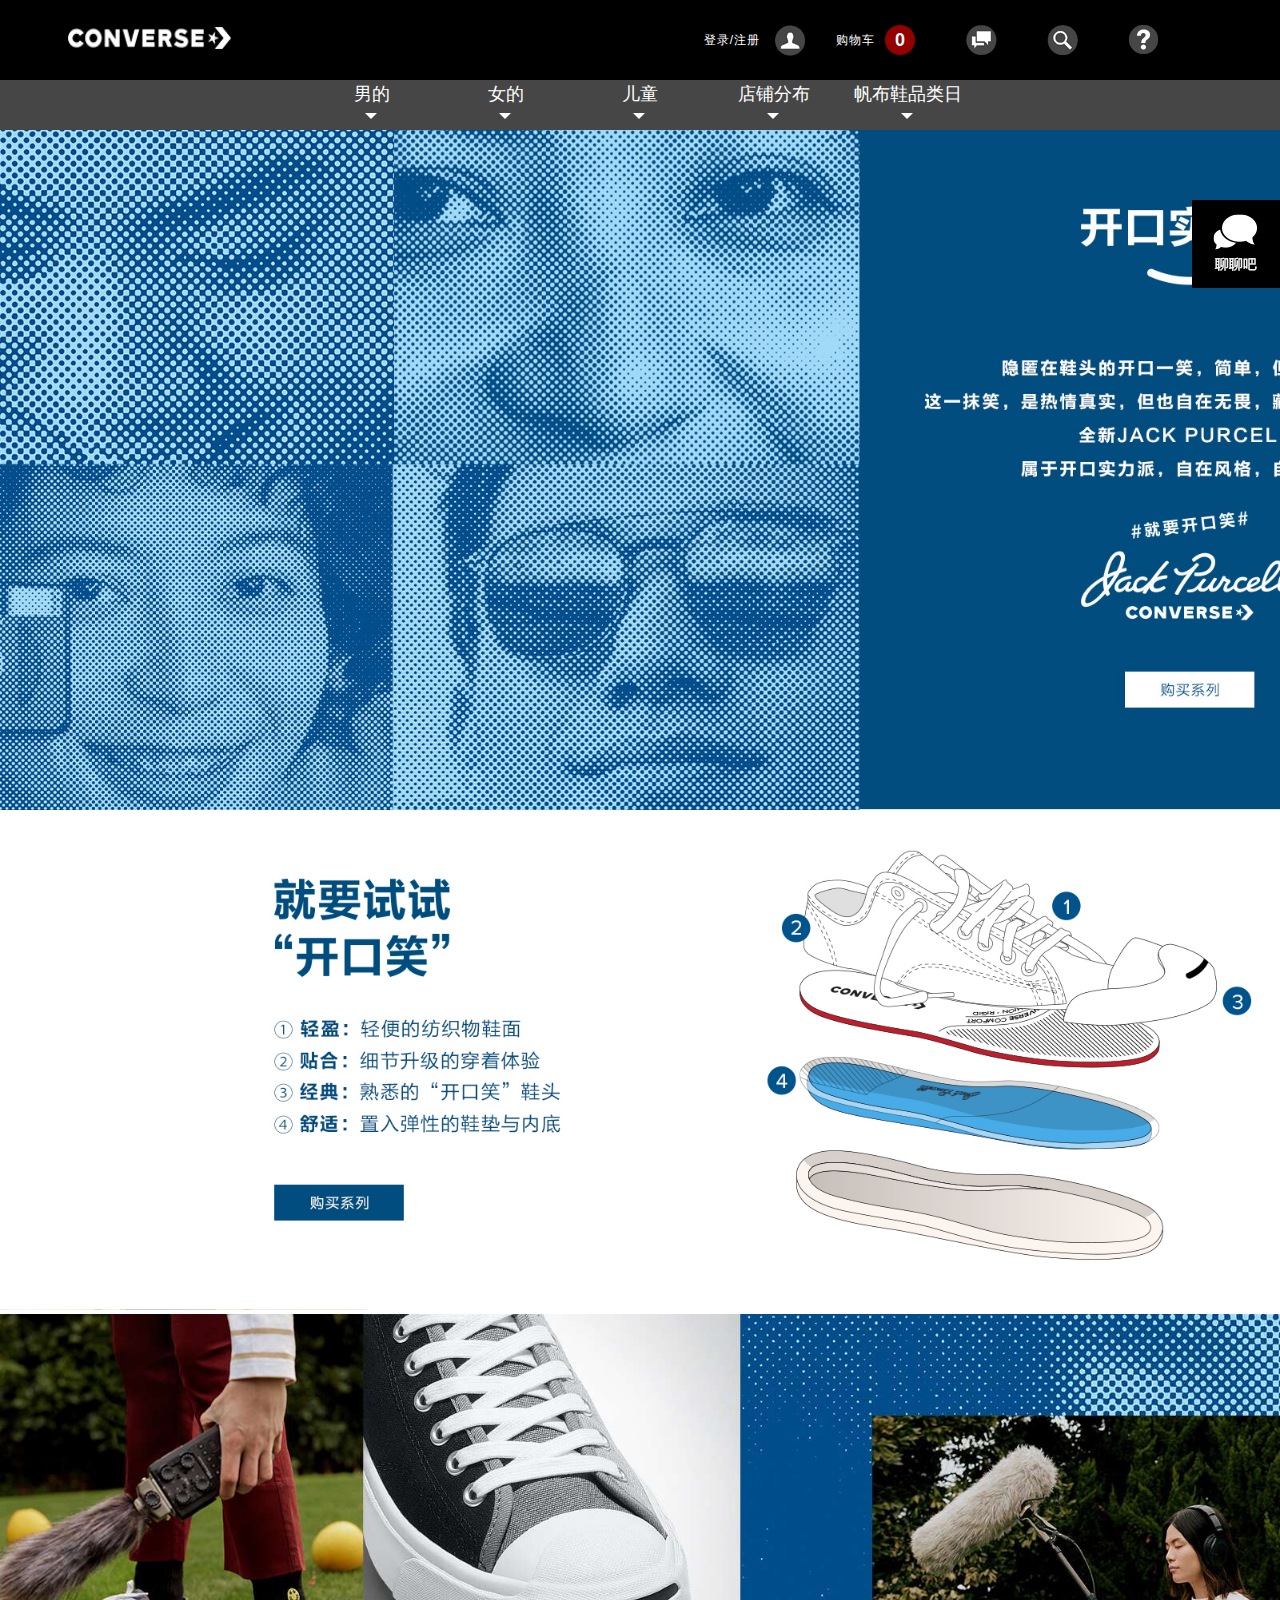
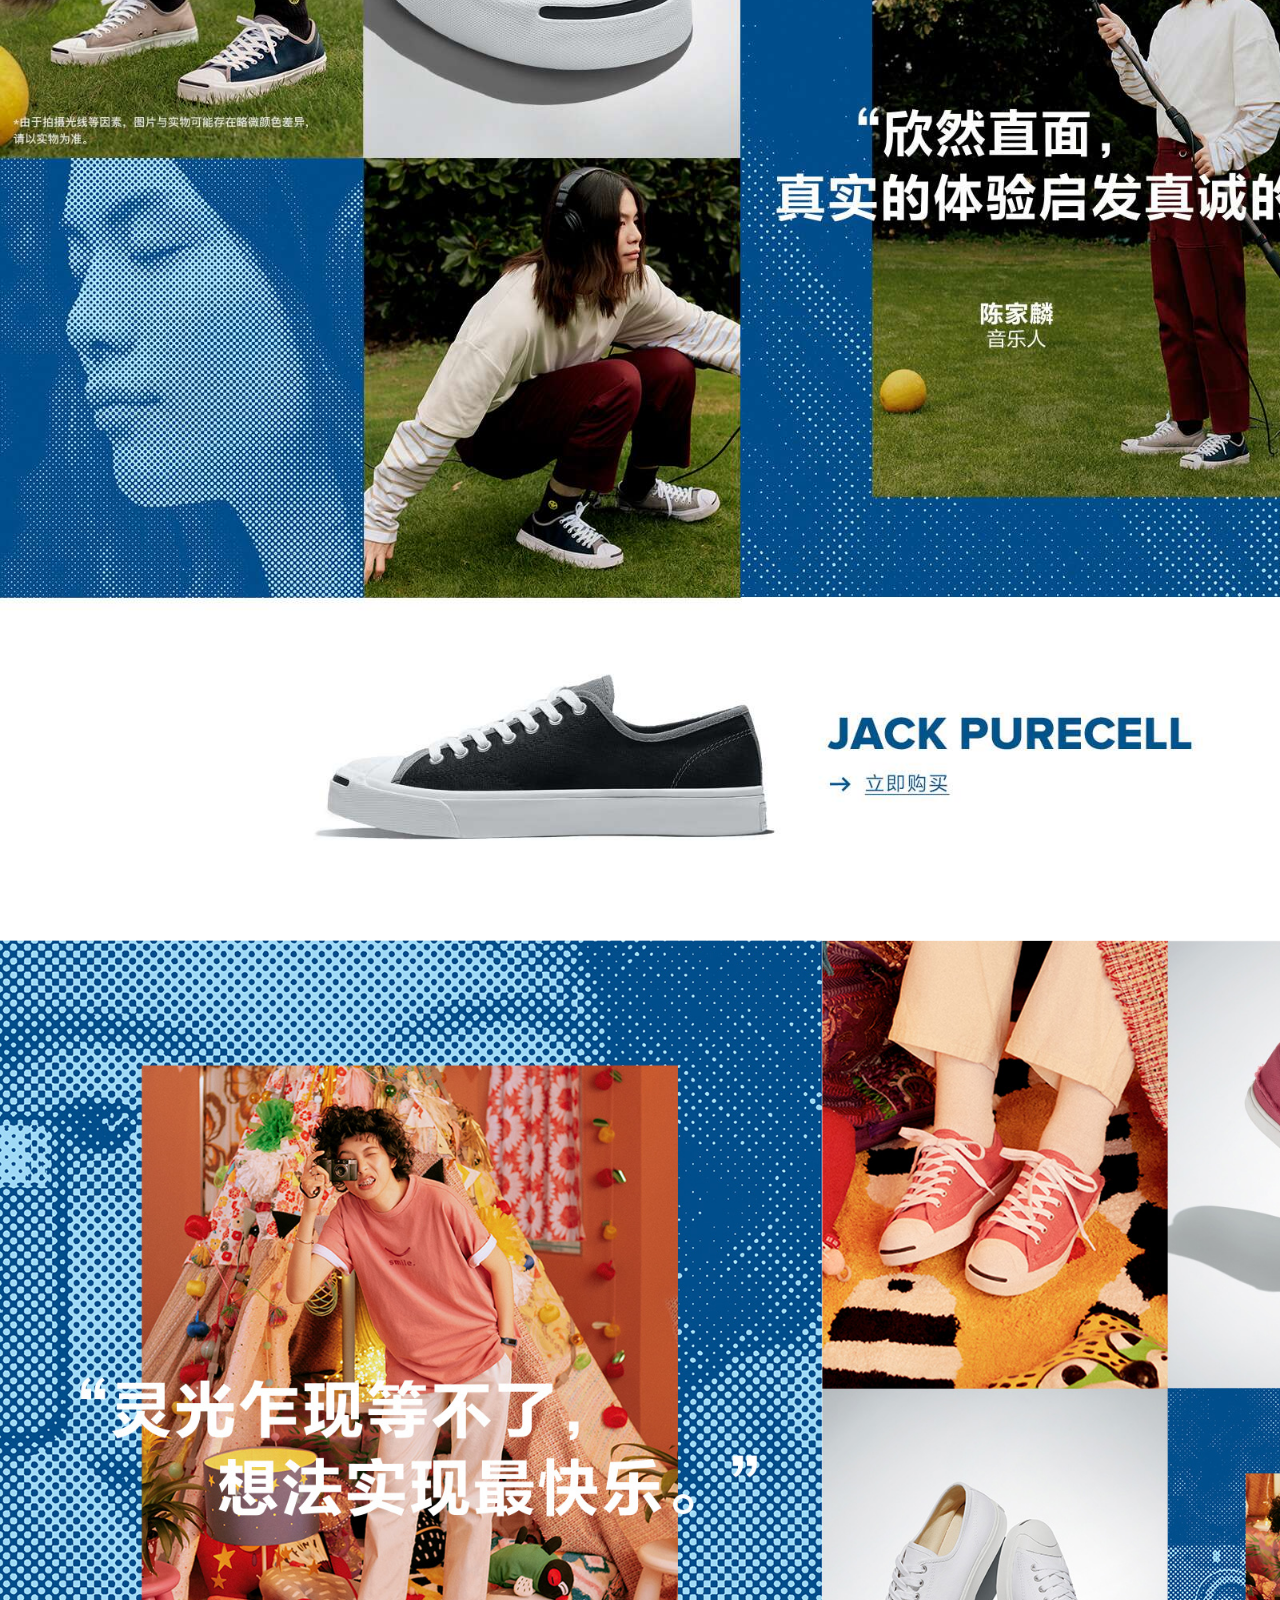
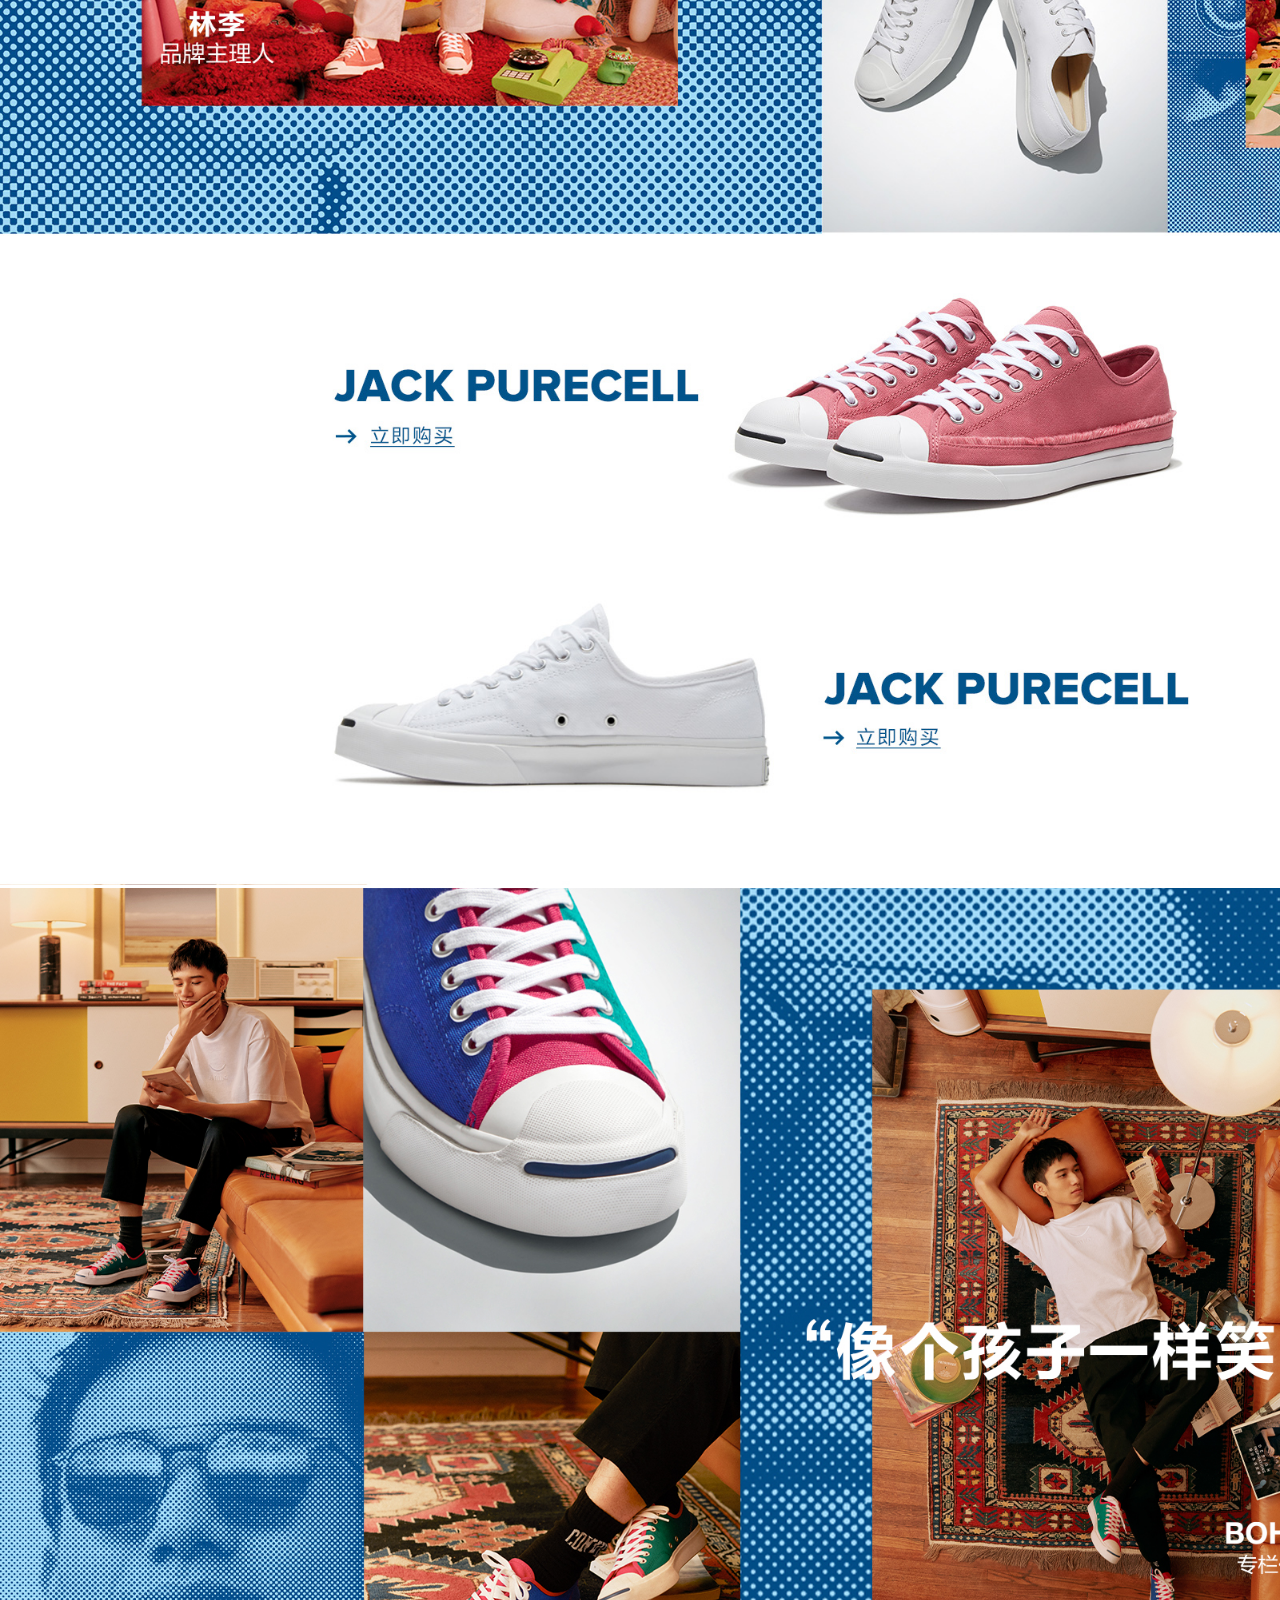
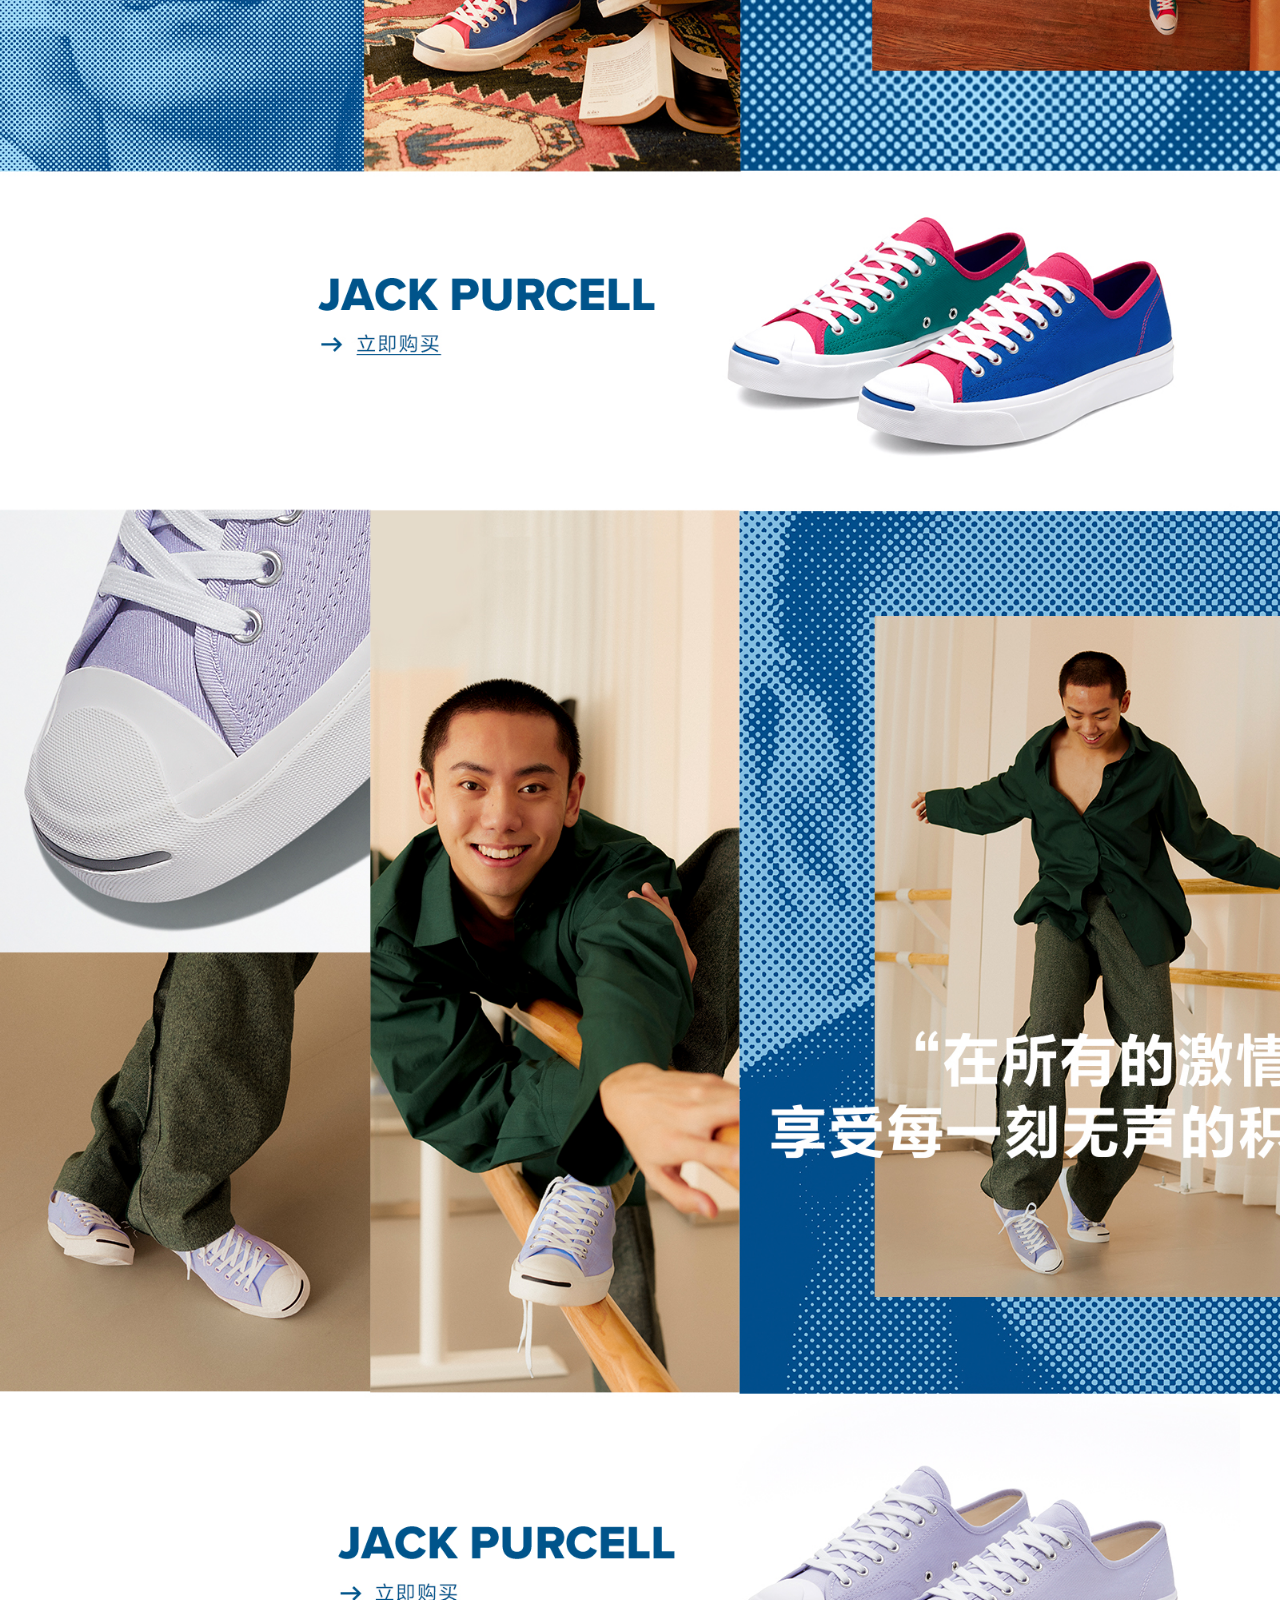
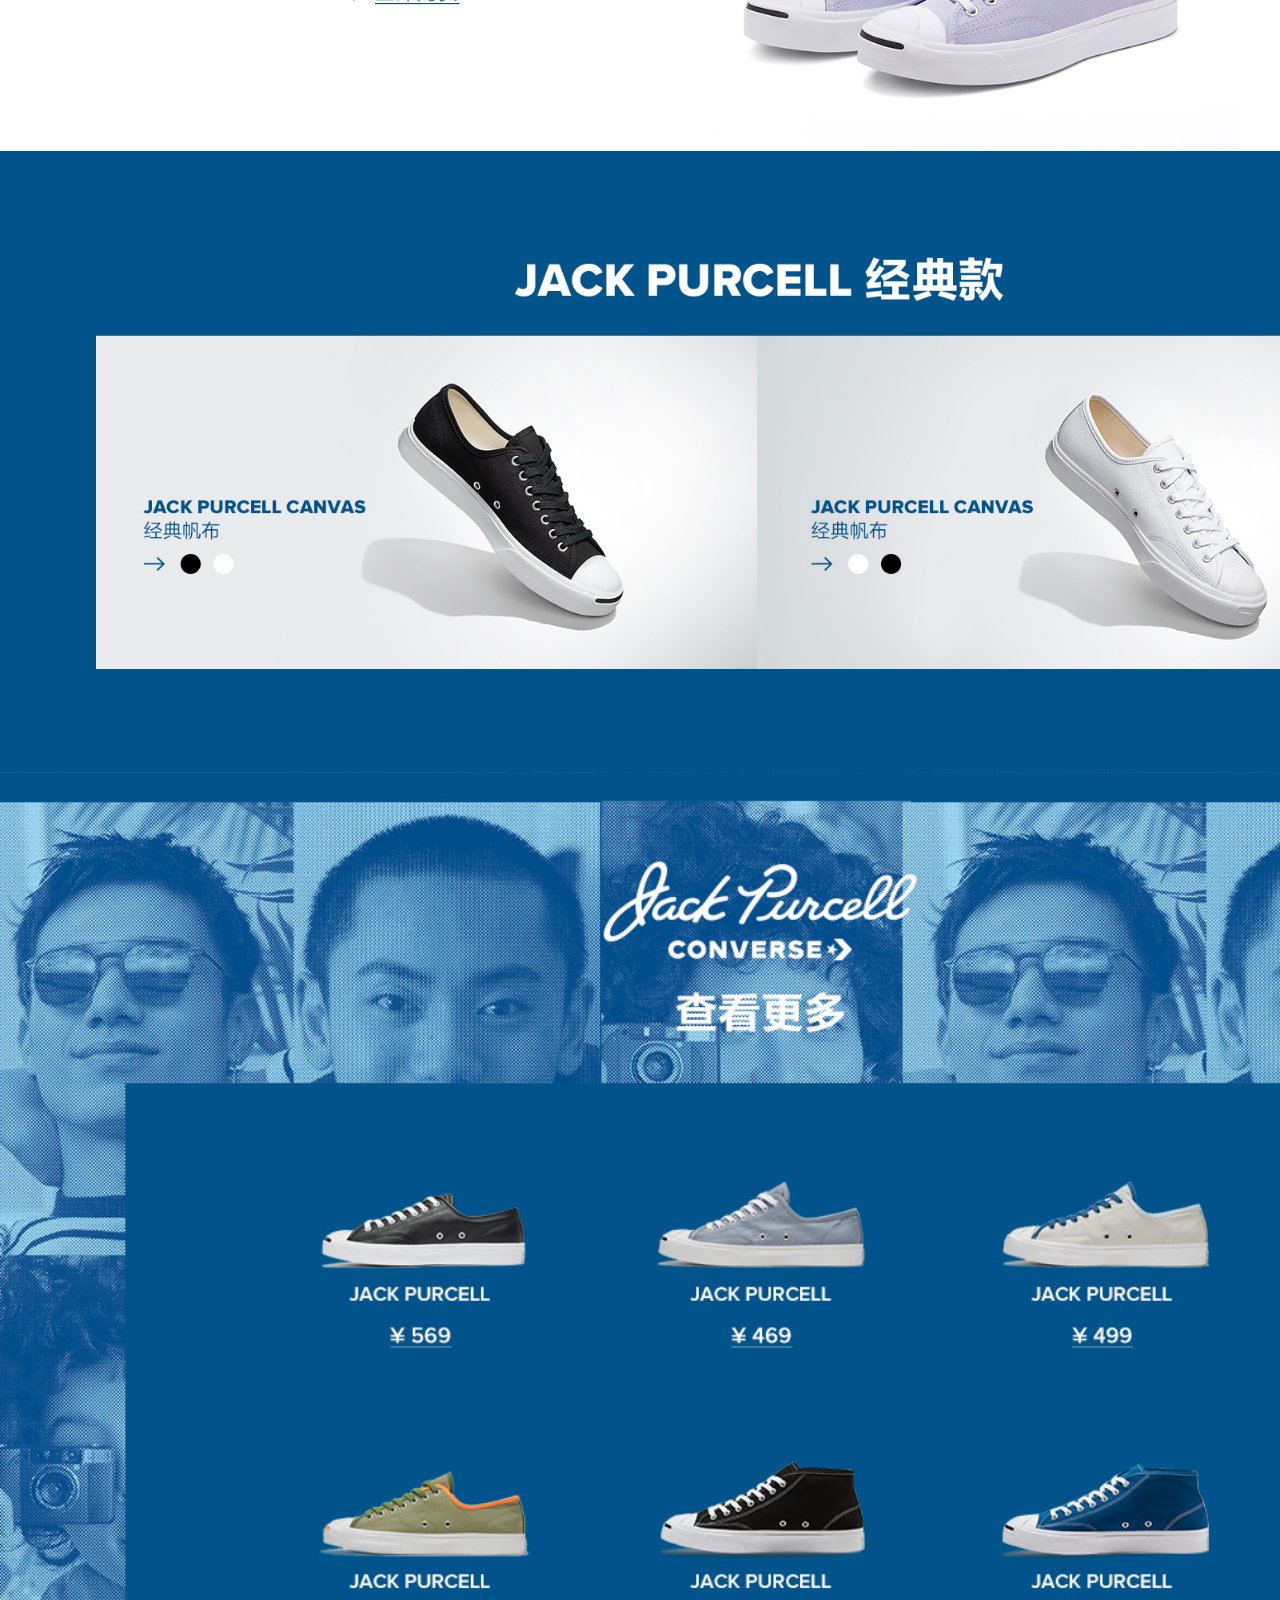
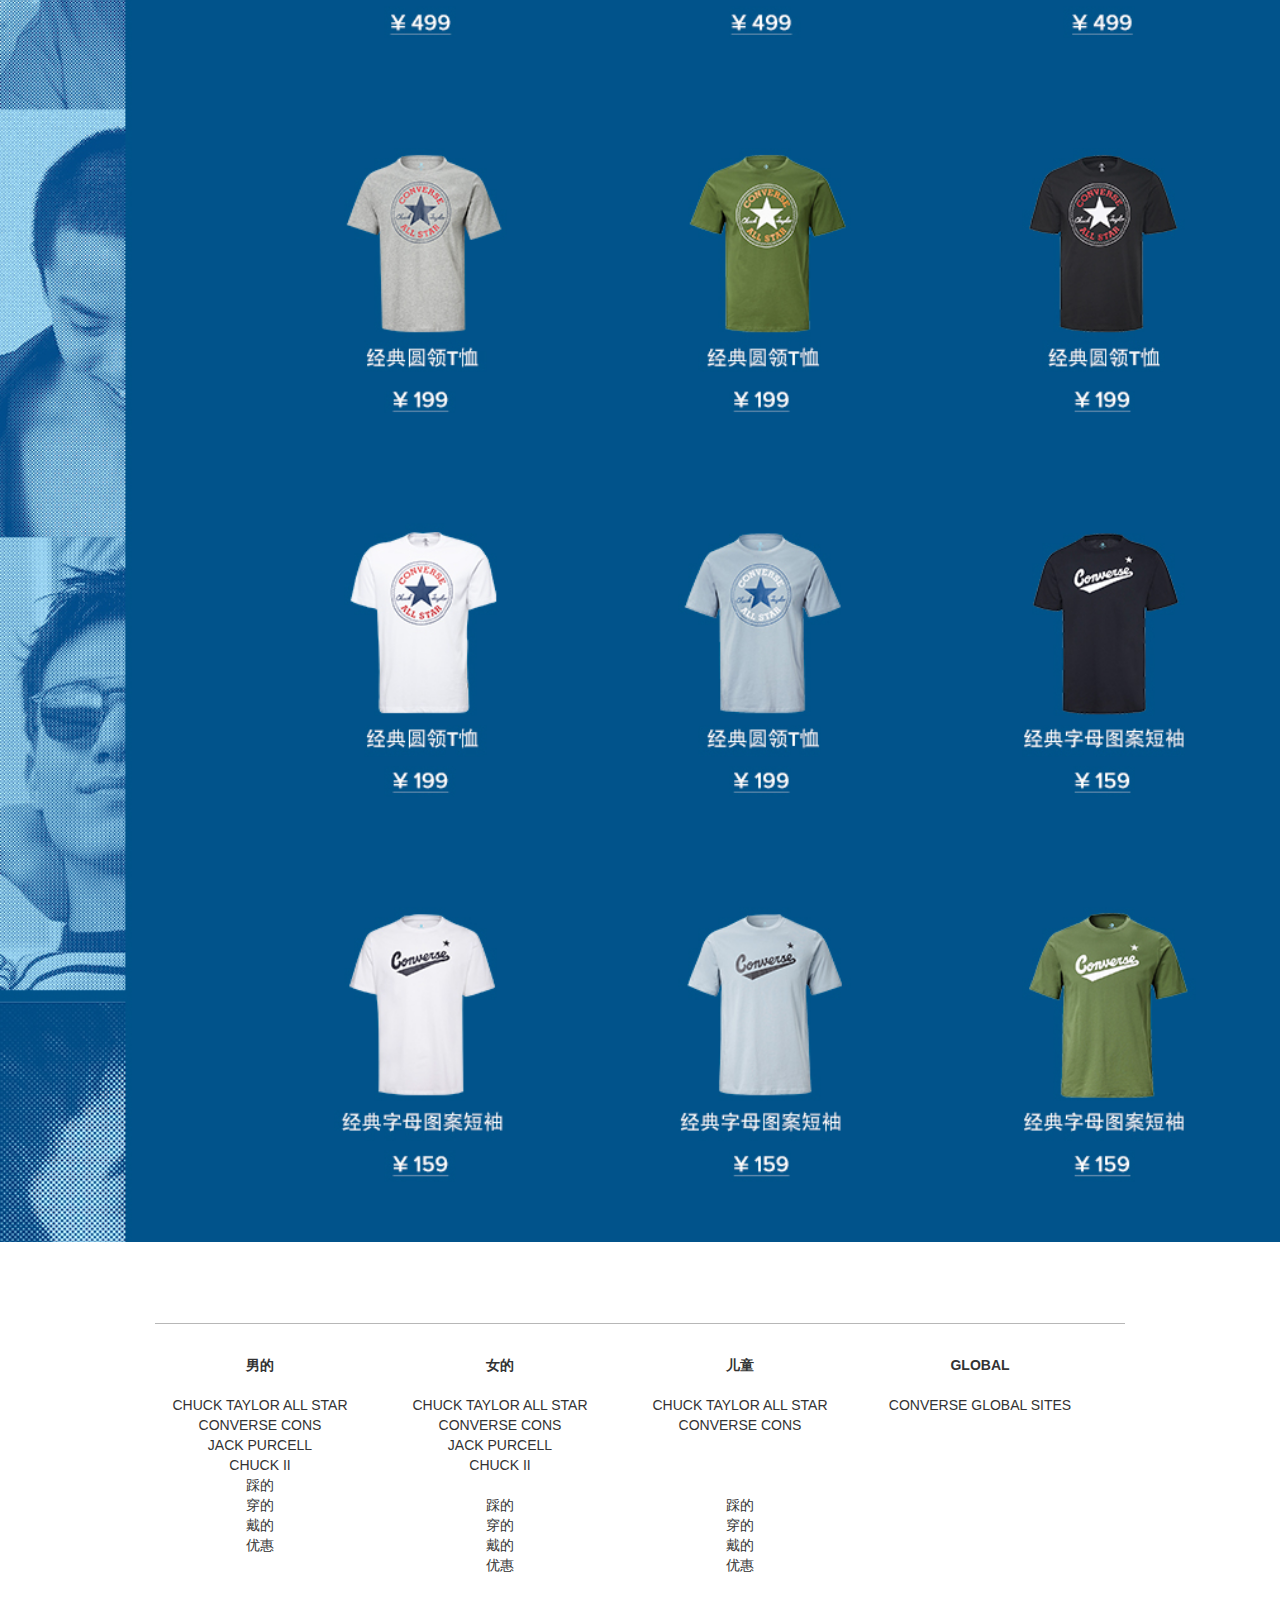
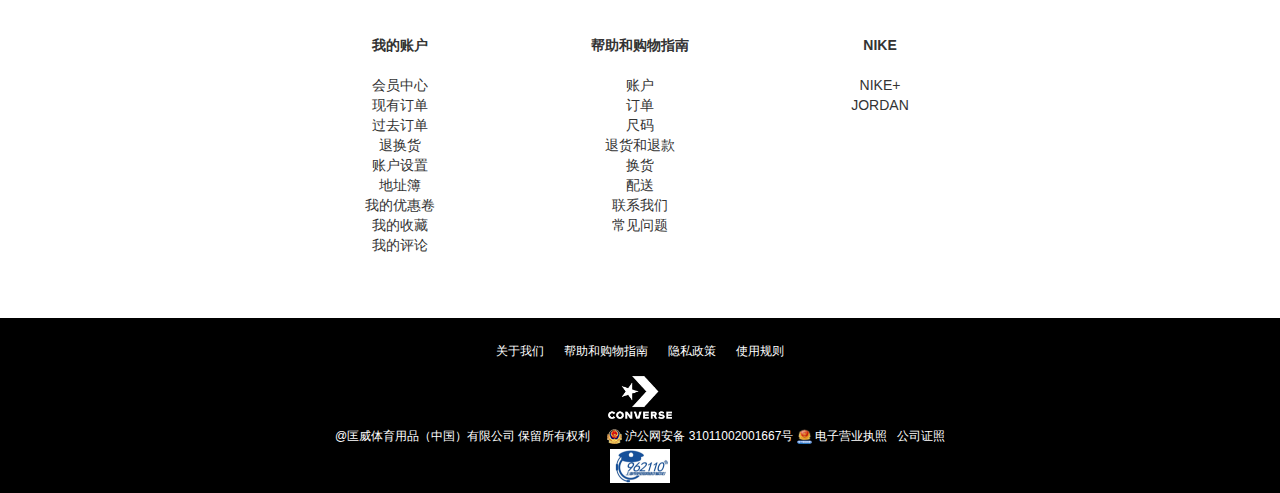
==== commit d046412f: "2020.05.01 5" ====
--- a/ad.html
+++ b/ad.html
@@ -404,6 +404,54 @@
             </div>
             <a href=""></a>
         </div>
+        <div class="part-two">
+            <img src="./upload/ad-02.png" alt="">
+            <a href="javascript:;"></a>
+        </div>
+        <div class="part-three">
+            <img src="./upload/ad-03.jpg" alt="">
+            <a href="javascript:;"></a>
+        </div>
+        <div class="part-four">
+            <img src="./upload/ad-04.jpg" alt="">
+            <a href="javascript:;" class="first"></a>
+            <a href="javascript:;" class="second"></a>
+        </div>
+        <div class="part-five">
+            <img src="./upload/ad-05.png" alt="">
+        </div>
+        <div class="part-six">
+            <img src="./upload/ad-09.png" alt="">
+            <a href="javascript:;"></a>
+        </div>
+        <div class="part-seven">
+            <img src="./upload/ad-06.png" alt="">
+            <img src="./upload/ad-10.png" alt="">
+            <a href=""></a>
+        </div>
+        <div class="part-eight">
+            <img src="./upload/ad-07.png" alt="">
+            <a href="javascript:;" class="eight-left"></a>
+            <a href="javascript:;" class=" eight-right"></a>
+        </div>
+        <div class="part-nine">
+            <img src="./upload/ad-08.png" alt="">
+            <a href="javascript:;" class="nine-one"></a>
+            <a href="javascript:;" class="nine-two"></a>
+            <a href="javascript:;" class="nine-three"></a>
+            <a href="javascript:;" class="nine-four"></a>
+            <a href="javascript:;" class="nine-five"></a>
+            <a href="javascript:;" class="nine-six"></a>
+            <a href="javascript:;" class="nine-seven"></a>
+            <a href="javascript:;" class="nine-eight"></a>
+            <a href="javascript:;" class="nine-nine"></a>
+            <a href="javascript:;" class="nine-ten"></a>
+            <a href="javascript:;" class="nine-ten-one"></a>
+            <a href="javascript:;" class="nine-ten-two"></a>
+            <a href="javascript:;" class="nine-ten-three"></a>
+            <a href="javascript:;" class="nine-ten-four"></a>
+            <a href="javascript:;" class="nine-ten-five"></a>
+        </div>
     </div>
 
 
--- a/css/ad.css
+++ b/css/ad.css
@@ -1,27 +1,32 @@
 /* 主体 */
-.content{
+.content {
     width: 1519px;
     height: 9103px;
     margin-top: 130px;
 }
-.part-one{
+
+.part-one {
     position: relative;
     width: 100%;
     height: 680px;
 }
-.part-one img{
-    width: 1519px;
-}
-.part-one-video{
+
+.part-one img {
+    width: 1519px;
+}
+
+.part-one-video {
     position: absolute;
     width: 49%;
     left: 3.2%;
     top: 18%;
 }
-.part-one-video video{
-    width: 100%;
-}
-.part-one a{
+
+.part-one-video video {
+    width: 100%;
+}
+
+.part-one a {
     position: absolute;
     display: block;
     width: 592px;
@@ -29,7 +34,252 @@
     top: 8.5%;
     left: 59%;
     cursor: pointer;
-}
+
+}
+
+.part-two {
+    position: relative;
+    width: 100%;
+}
+
+.part-two img {
+    width: 1519px;
+}
+
+.part-two a {
+    display: block;
+    position: absolute;
+    top: 350px;
+    left: 230px;
+    width: 220px;
+    height: 90px;
+    cursor: pointer;
+
+}
+
+.part-three {
+    position: relative;
+    width: 100%;
+}
+
+.part-three img {
+    width: 1519px;
+}
+
+.part-three a {
+    display: block;
+    position: absolute;
+    bottom: 50px;
+    left: 220px;
+    width: 1048px;
+    height: 245px;
+    cursor: pointer;
+
+}
+
+.part-four {
+    position: relative;
+    width: 100%;
+}
+
+.part-four img {
+    width: 1519px;
+}
+
+.part-four a {
+    display: block;
+    position: absolute;
+    cursor: pointer;
+    width: 1048px;
+    height: 245px;
+}
+
+.part-four .first {
+    bottom: 90px;
+    left: 220px;
+
+}
+
+.part-four .second {
+    bottom: 30;
+    left: 220px;
+}
+
+.part-five {
+    position: relative;
+    width: 100%;
+    overflow: hidden;
+}
+
+.part-five img {
+    float: left;
+    width: 1519px;
+}
+
+.part-six {
+    position: relative;
+    width: 100%;
+    overflow: hidden;
+}
+
+.part-six img {
+    float: left;
+    width: 1519px;
+}
+
+.part-six a {
+    display: block;
+    position: absolute;
+    cursor: pointer;
+    width: 1048px;
+    height: 245px;
+    bottom: 50px;
+    left: 220px;
+}
+
+.part-seven {
+    position: relative;
+    width: 100%;
+    overflow: hidden;
+}
+
+.part-seven img {
+    float: left;
+    width: 1519px;
+}
+
+.part-seven a {
+    display: block;
+    position: absolute;
+    cursor: pointer;
+    width: 1048px;
+    height: 245px;
+    bottom: 50px;
+    left: 220px;
+}
+
+.part-eight {
+    position: relative;
+    width: 100%;
+    overflow: hidden;
+}
+
+.part-eight img {
+    float: left;
+    width: 1519px;
+}
+
+.part-eight a {
+    display: block;
+    position: absolute;
+    cursor: pointer;
+    width: 640px;
+    height: 330px;
+}
+
+.eight-left {
+    bottom: 104px;
+    left: 95px;
+}
+
+.eight-right {
+    bottom: 104px;
+    right: 95px;
+}
+
+.part-nine {
+    position: relative;
+    width: 100%;
+    overflow: hidden;
+}
+
+.part-nine img {
+    width: 1519px;
+}
+
+.part-nine a {
+    display: block;
+    position: absolute;
+    cursor: pointer;
+    width: 300px;
+    height: 300px;
+}
+
+.nine-one {
+    top: 311px;
+    left: 260px;
+}
+
+.nine-two {
+    top: 311px;
+    left: 600px;
+}
+
+.nine-three {
+    top: 311px;
+    left: 950px;
+}
+
+.nine-four {
+    top: 645px;
+    left: 260px;
+}
+
+.nine-five {
+    top: 645px;
+    left: 600px;
+}
+
+.nine-six {
+    top: 645px;
+    left: 950px;
+}
+
+.nine-seven {
+    top: 965px;
+    left: 260px;
+}
+
+.nine-eight {
+    top: 965px;
+    left: 600px;
+}
+
+.nine-nine {
+    top: 965px;
+    left: 950px;
+}
+
+.nine-ten {
+    top: 1335px;
+    left: 260px;
+}
+
+.nine-ten-one {
+    top: 1335px;
+    left: 600px;
+}
+
+.nine-ten-two {
+    top: 1335px;
+    left: 950px;
+}
+.nine-ten-three {
+    top: 1725px;
+    left: 260px;
+}
+
+.nine-ten-four {
+    top: 1725px;
+    left: 600px;
+}
+
+.nine-ten-five {
+    top: 1725px;
+    left: 950px;
+}
+
+
 /* 底部导航 */
 .bottom-nav {
     position: relative;
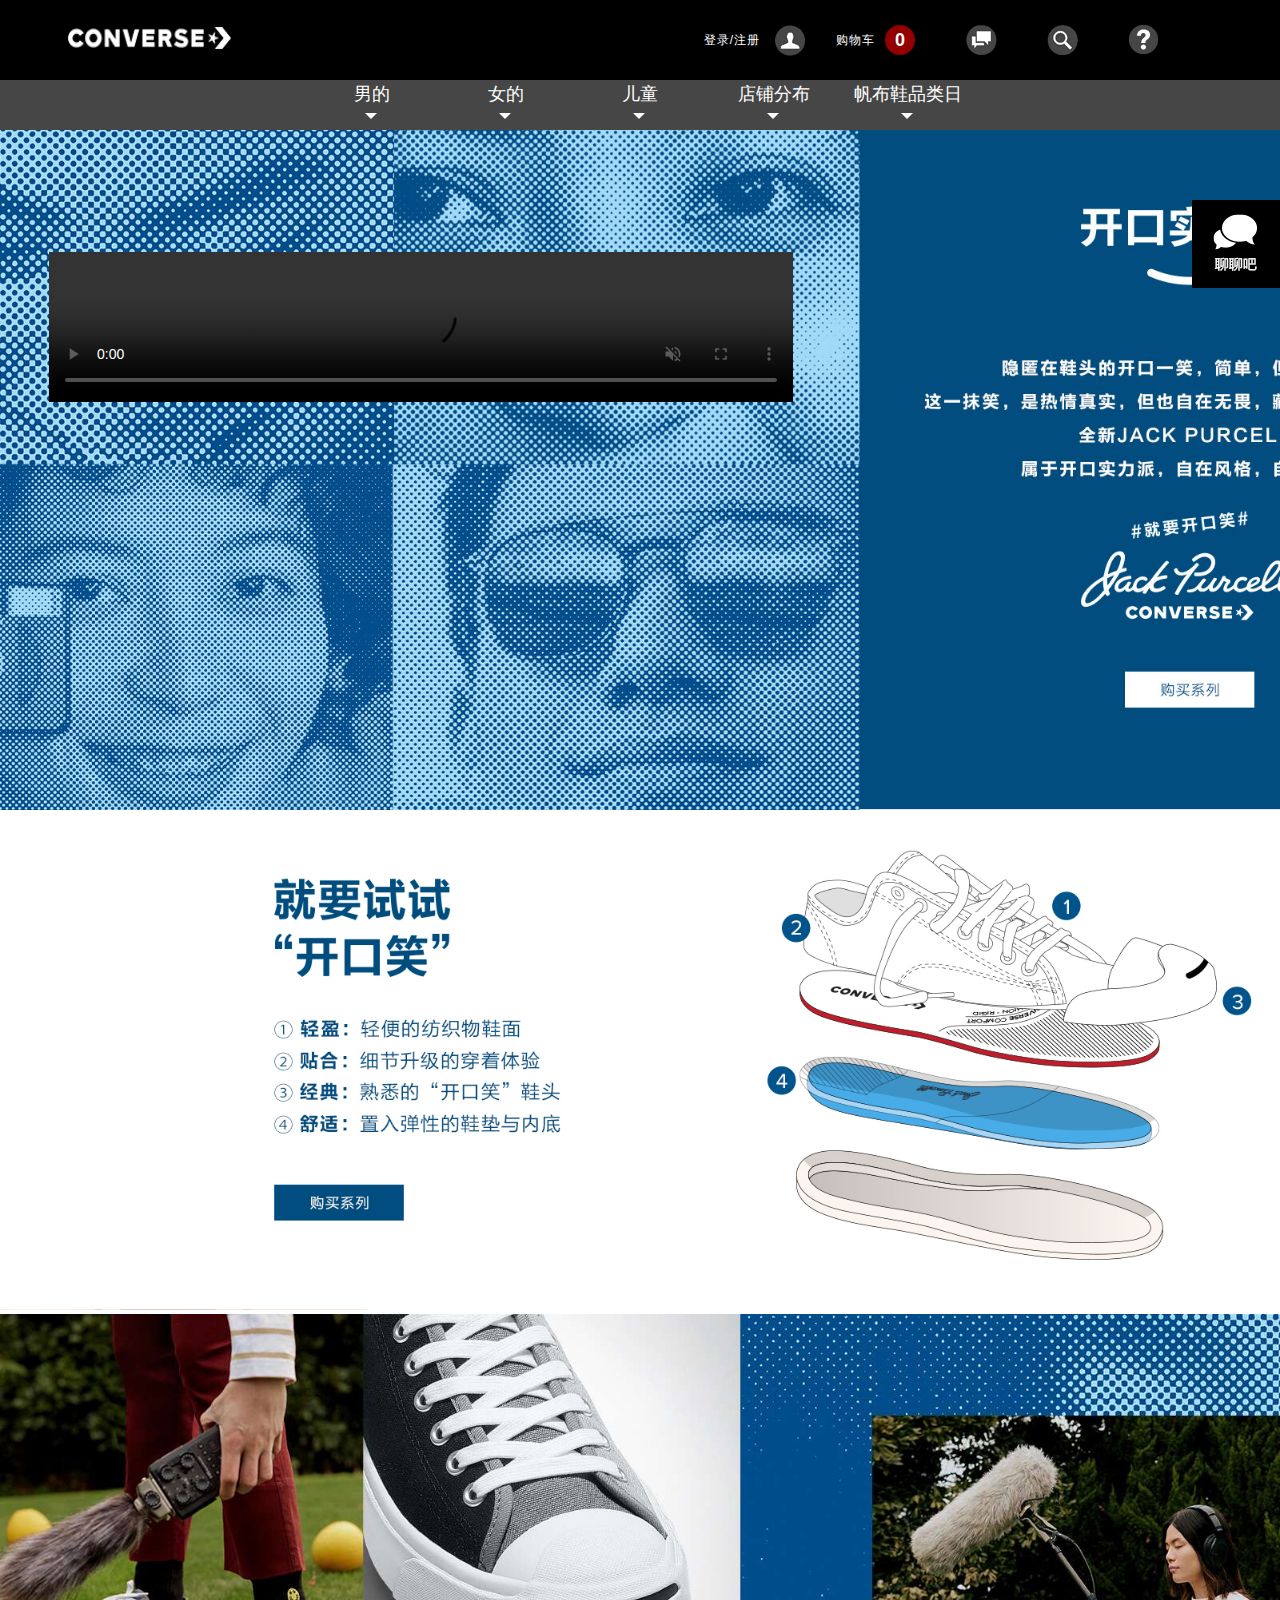
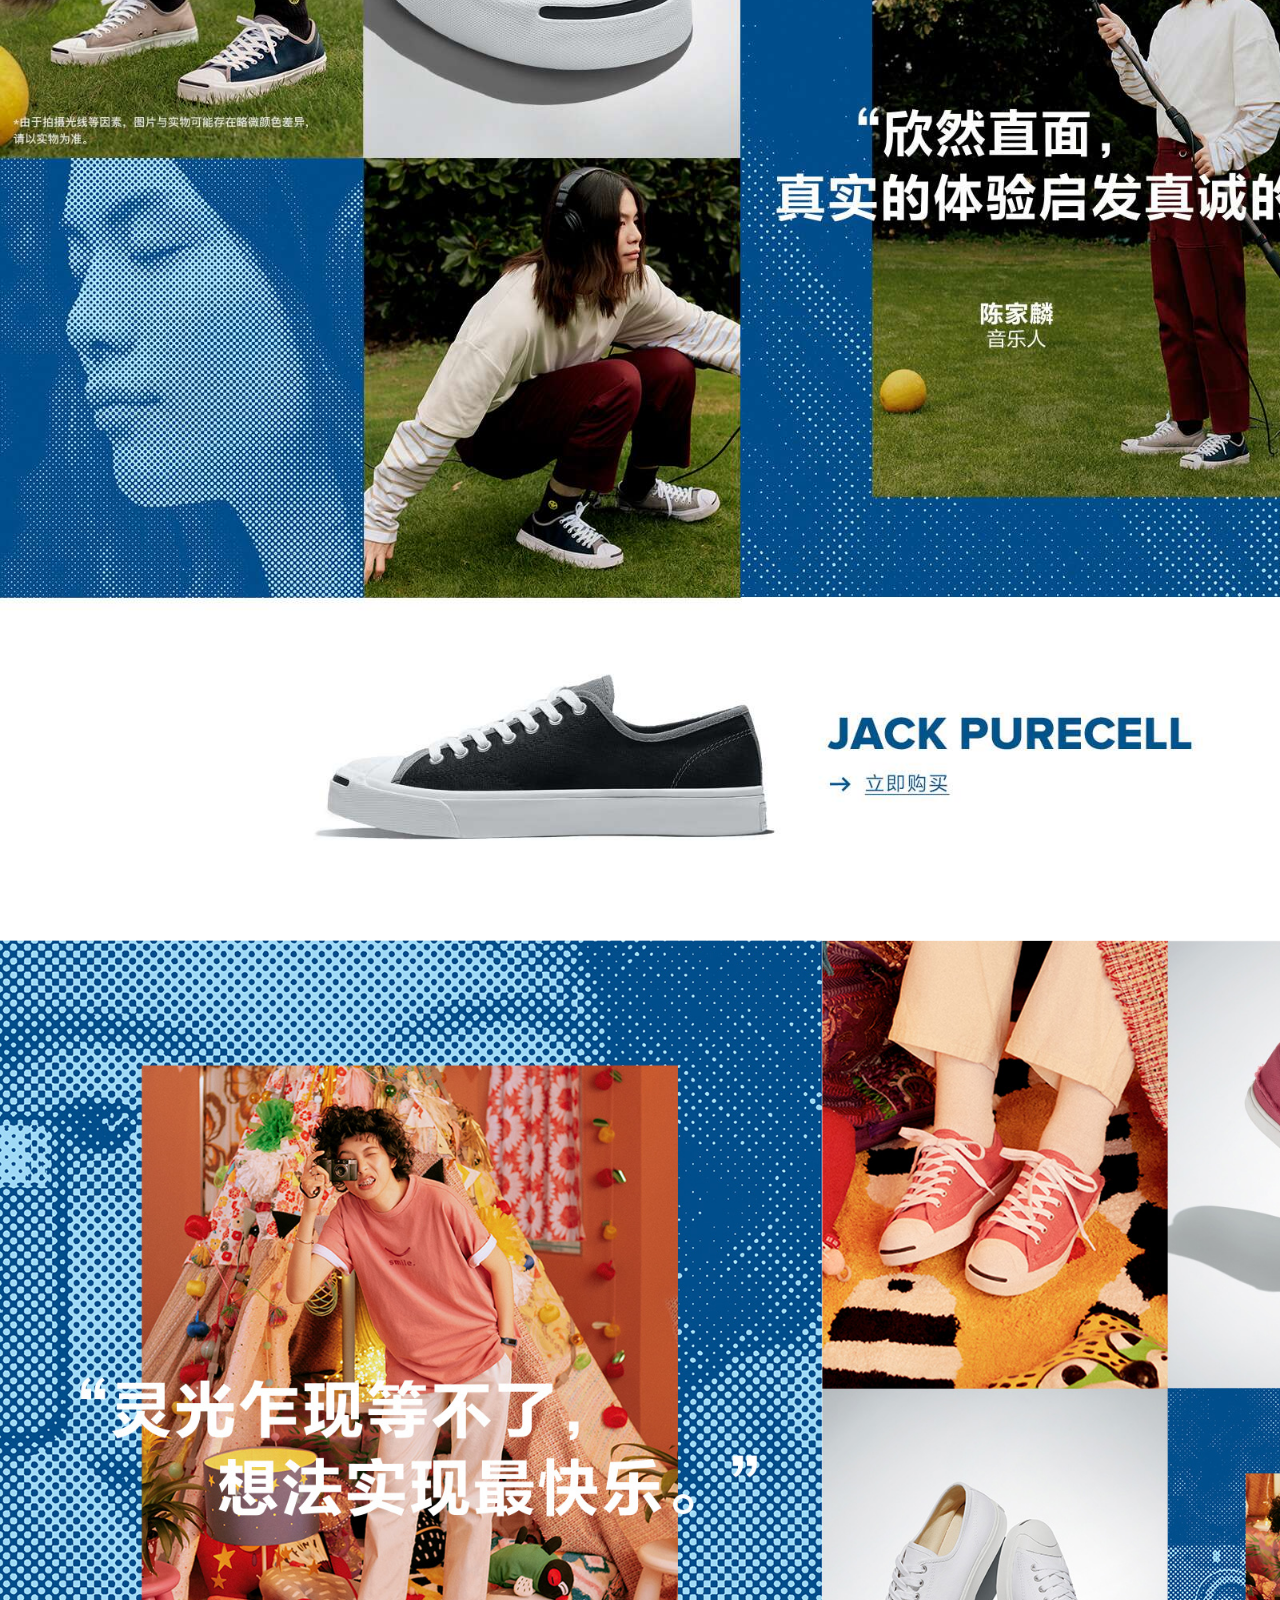
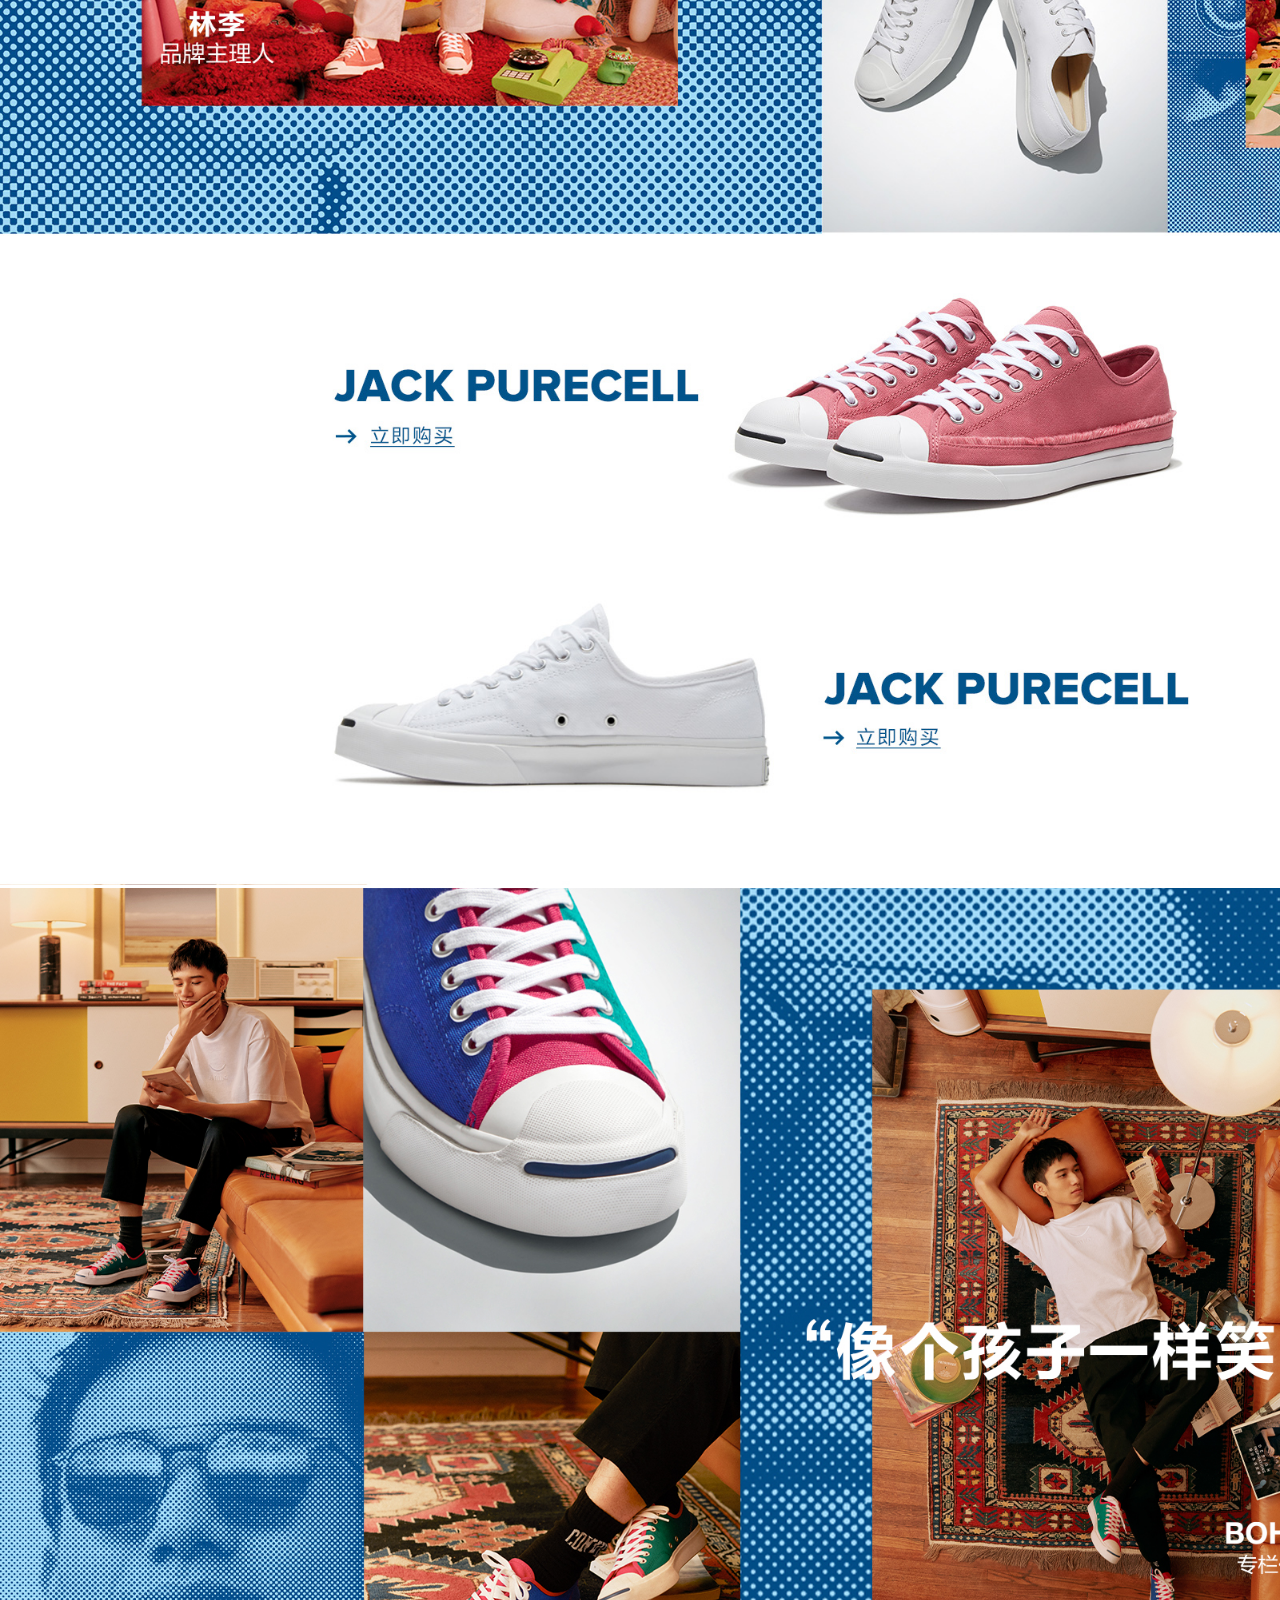
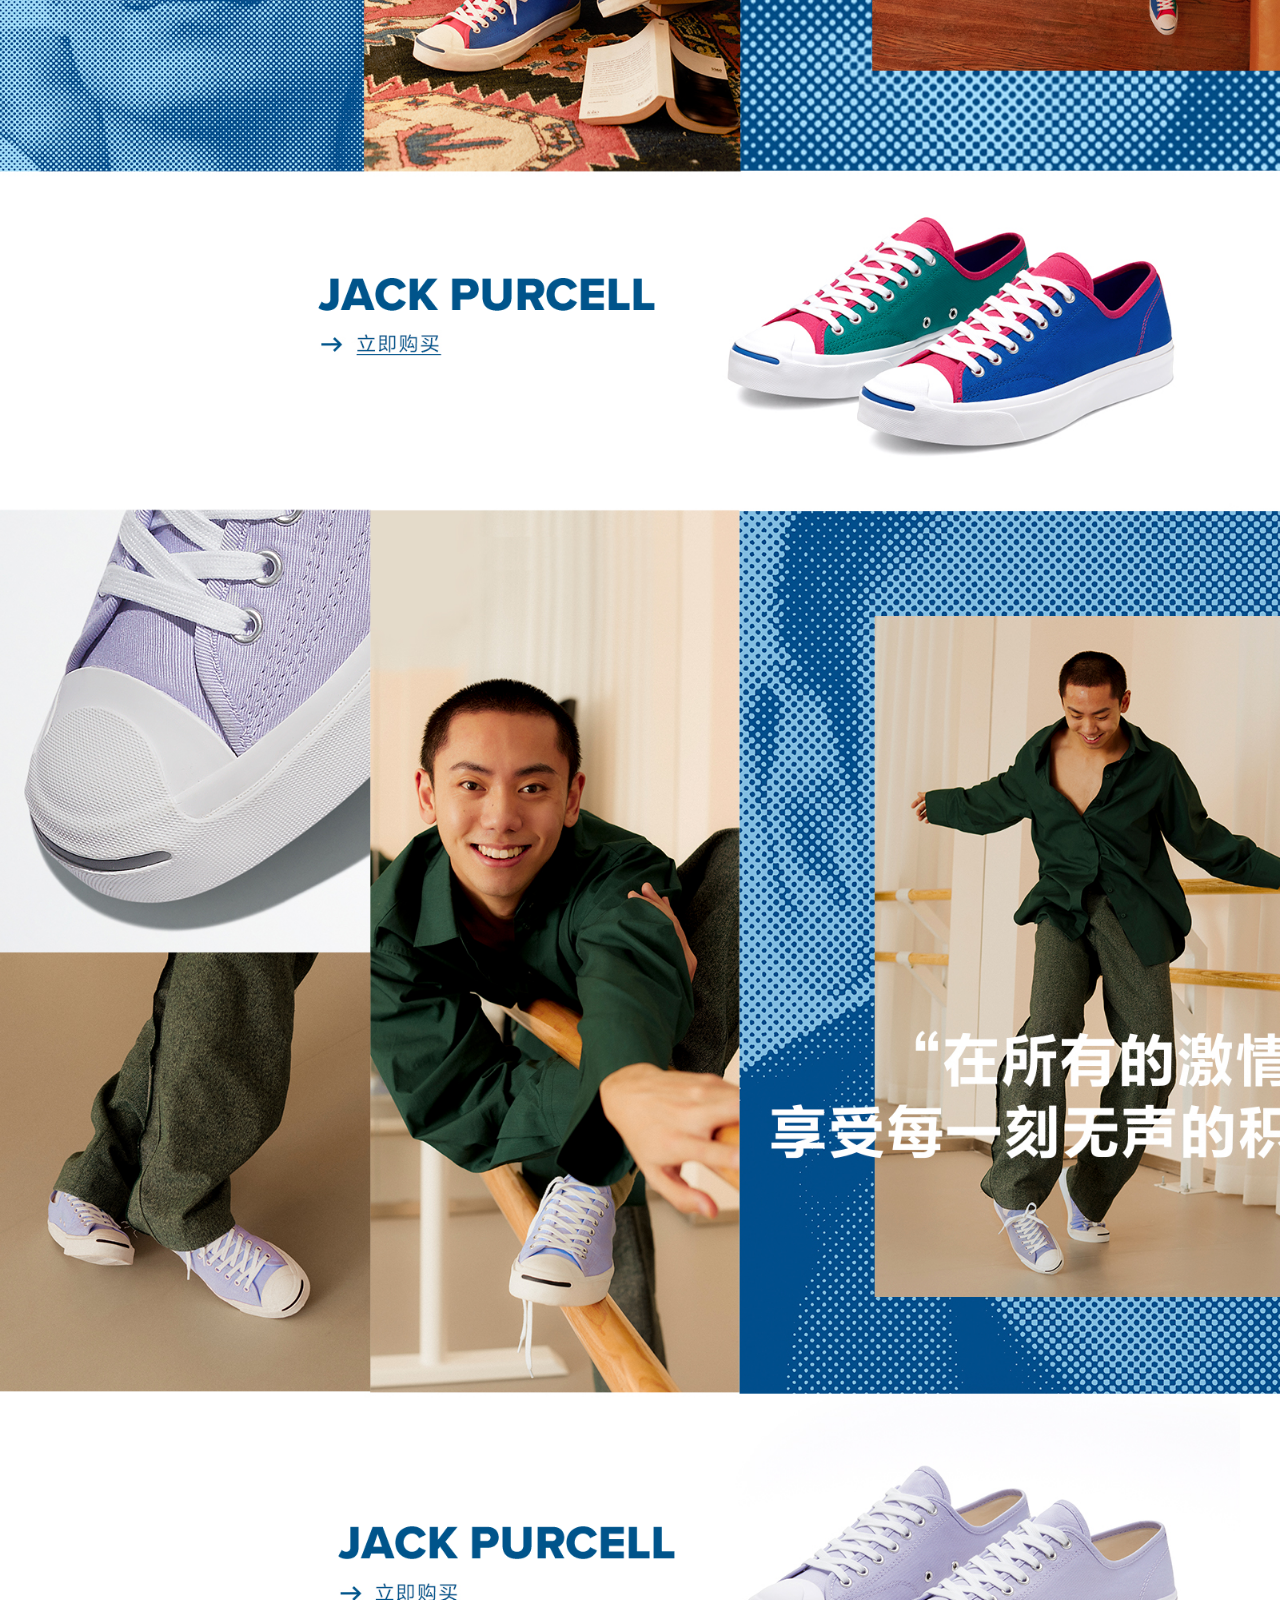
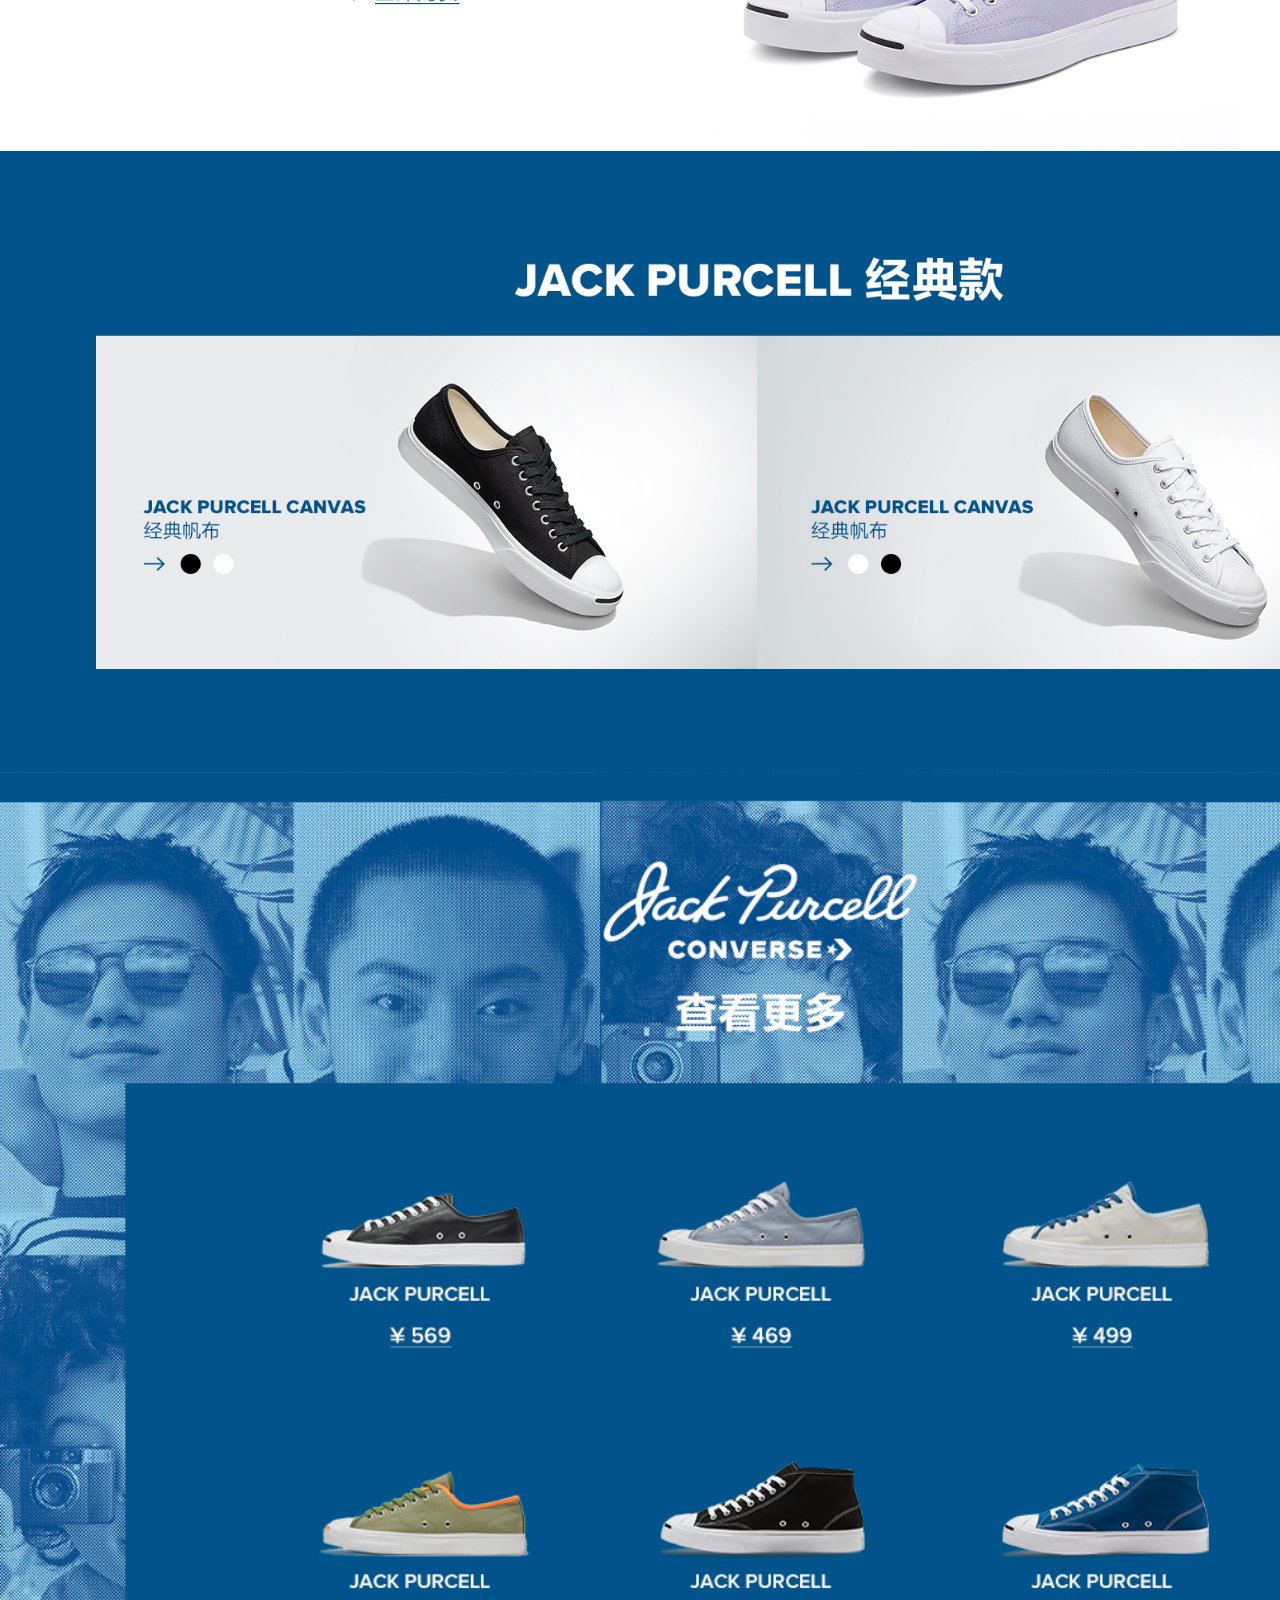
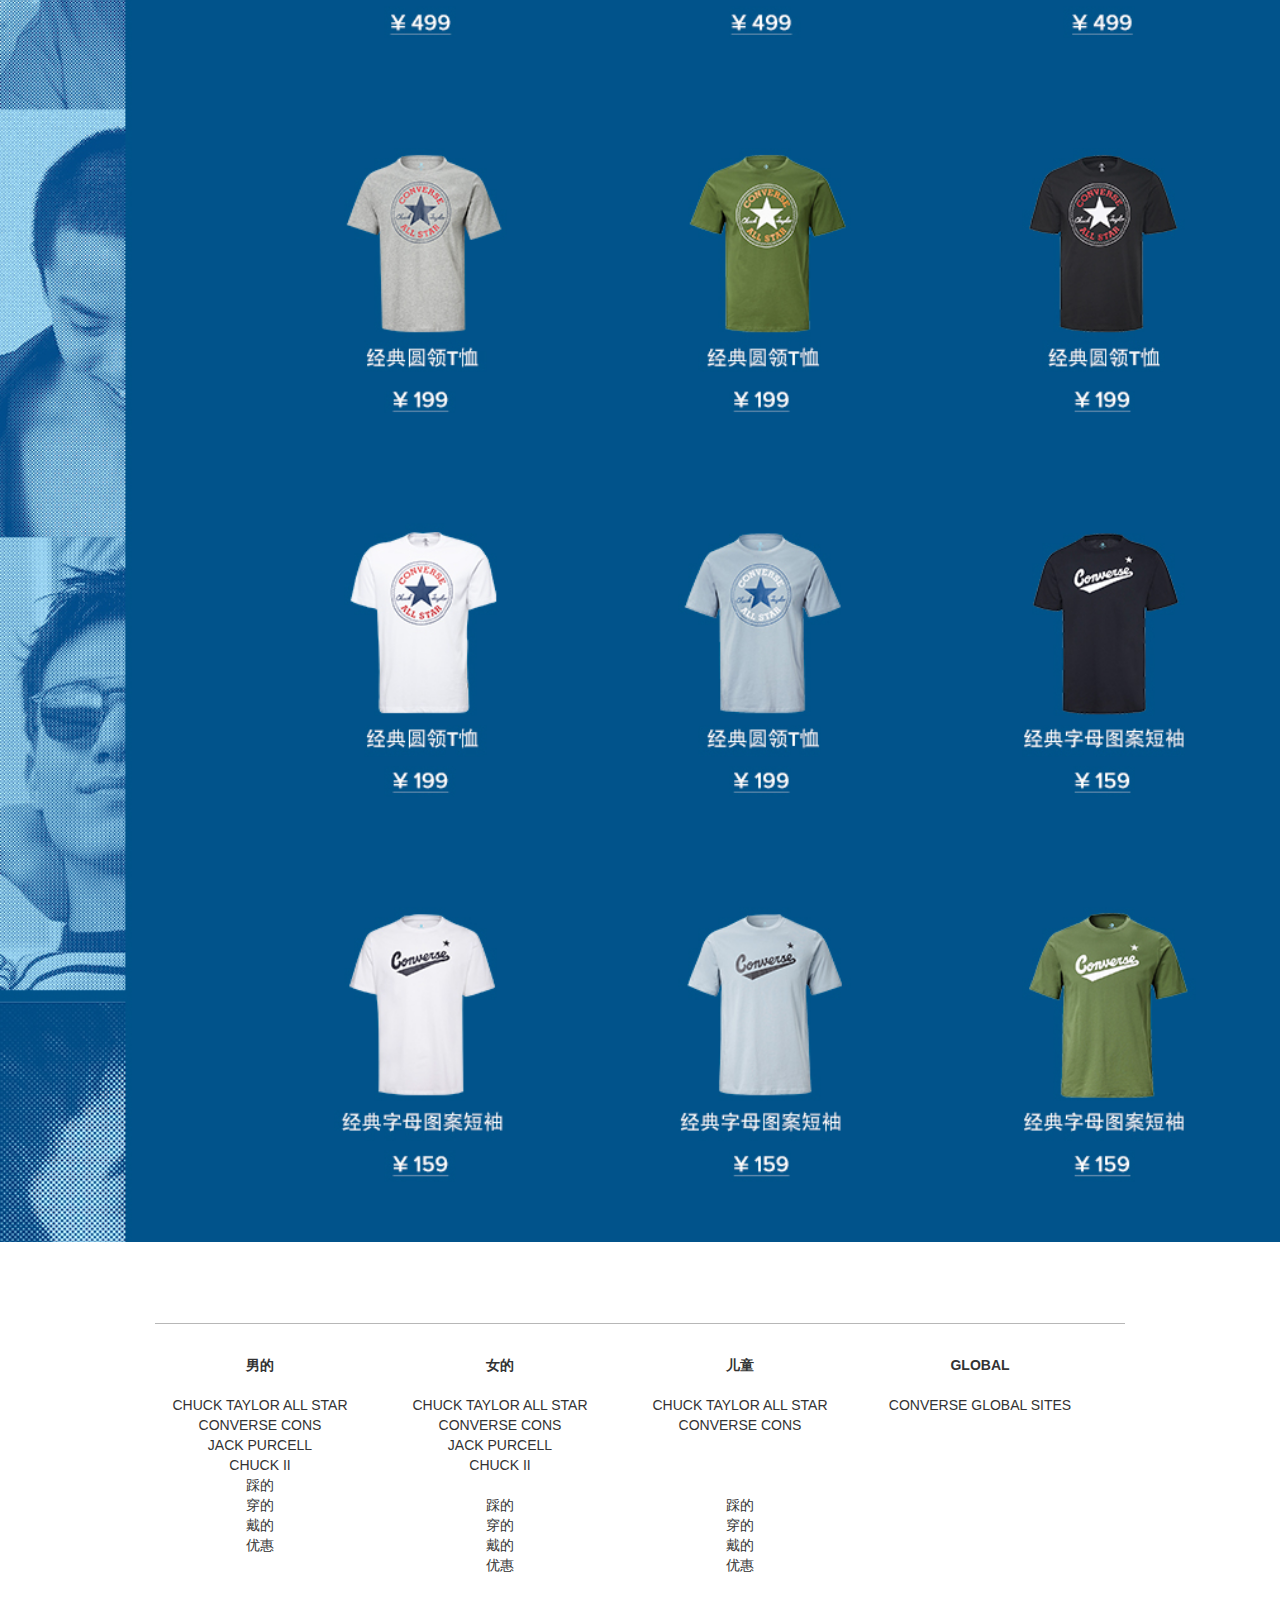
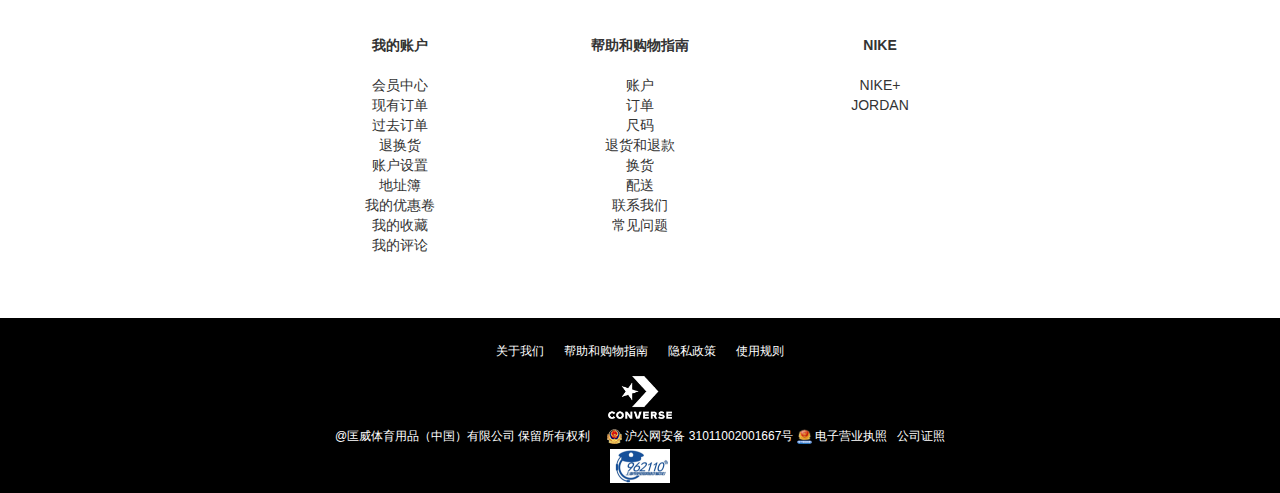
==== commit d21c51e4: "2020.05.01" ====
--- a/ad.html
+++ b/ad.html
@@ -399,8 +399,10 @@
         <div class="part-one">
             <img src="upload/ad-01.jpg" alt="">
             <div class="part-one-video">
-                <video src="./video/ad.mp4"></video>
-              
+                <video autoplay loop muted controls>
+                    <source src="./video/ad.mp4">
+                </video>
+
             </div>
             <a href=""></a>
         </div>
